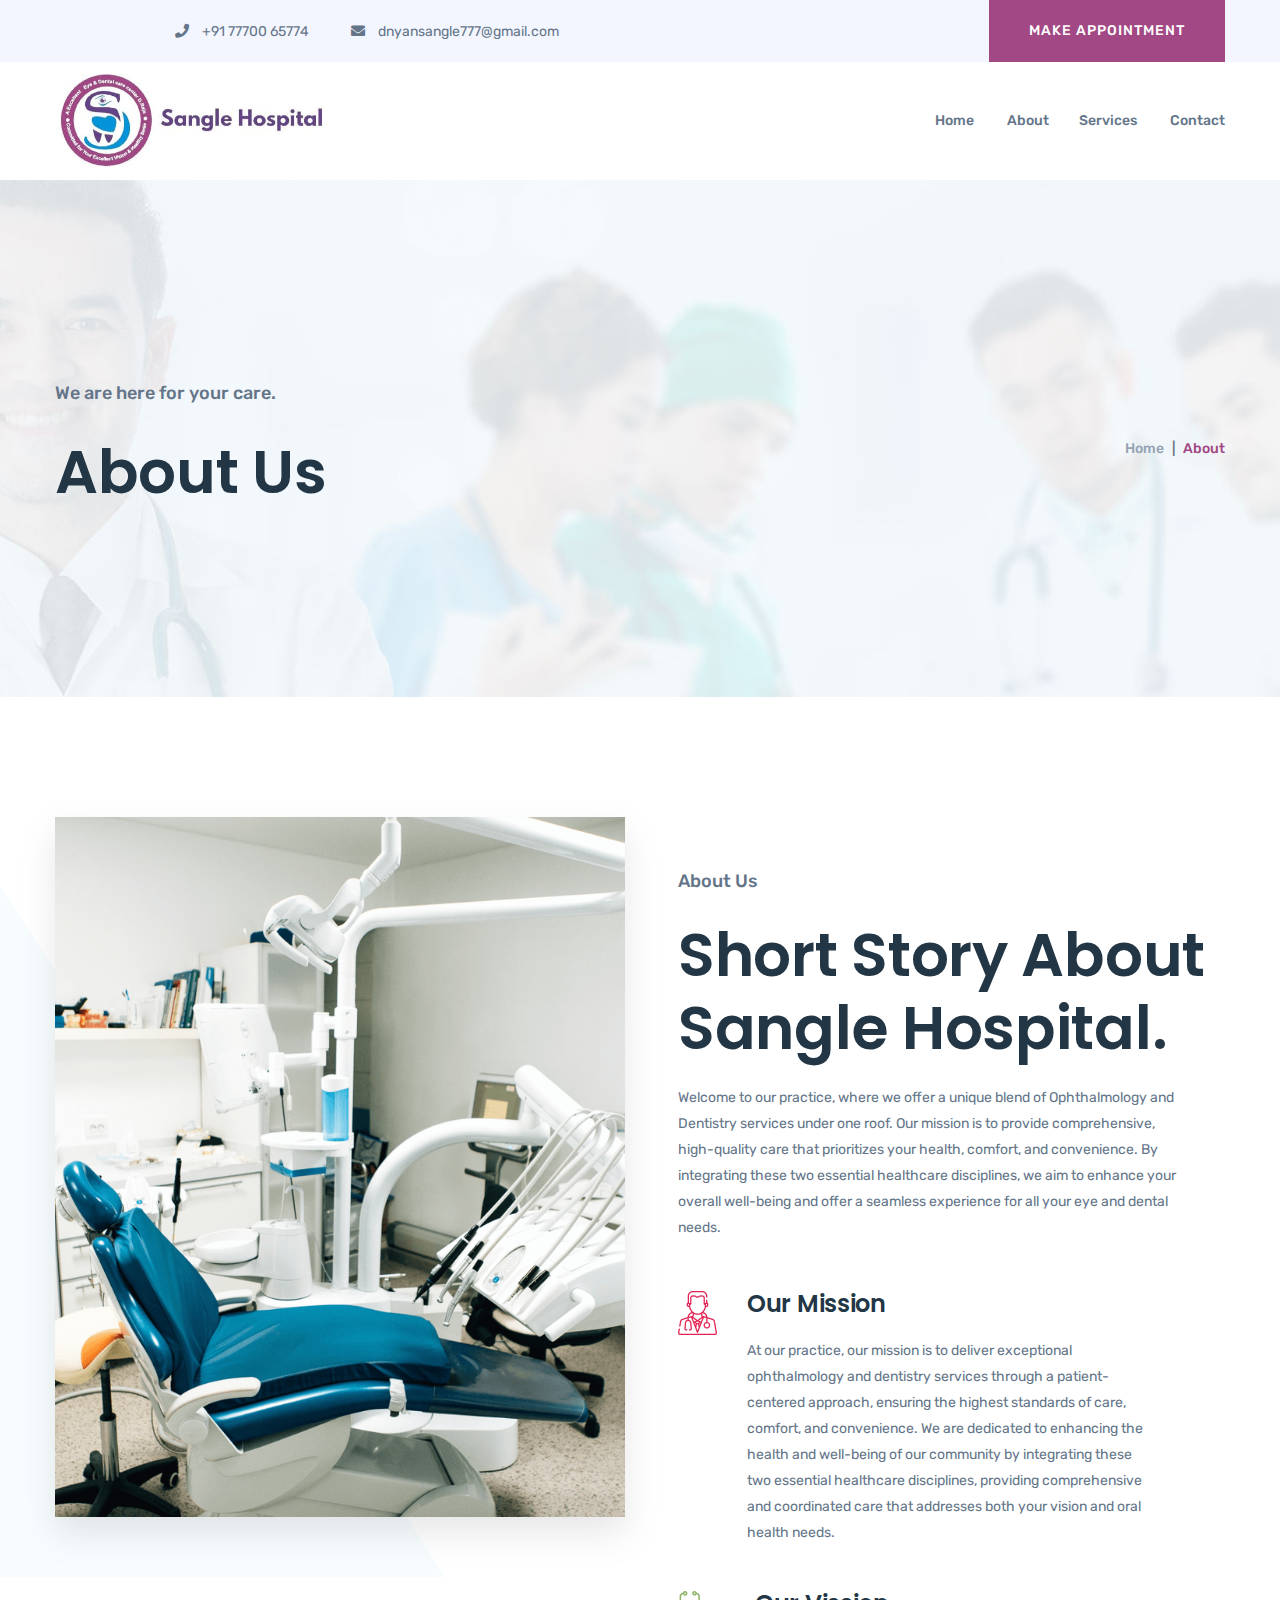
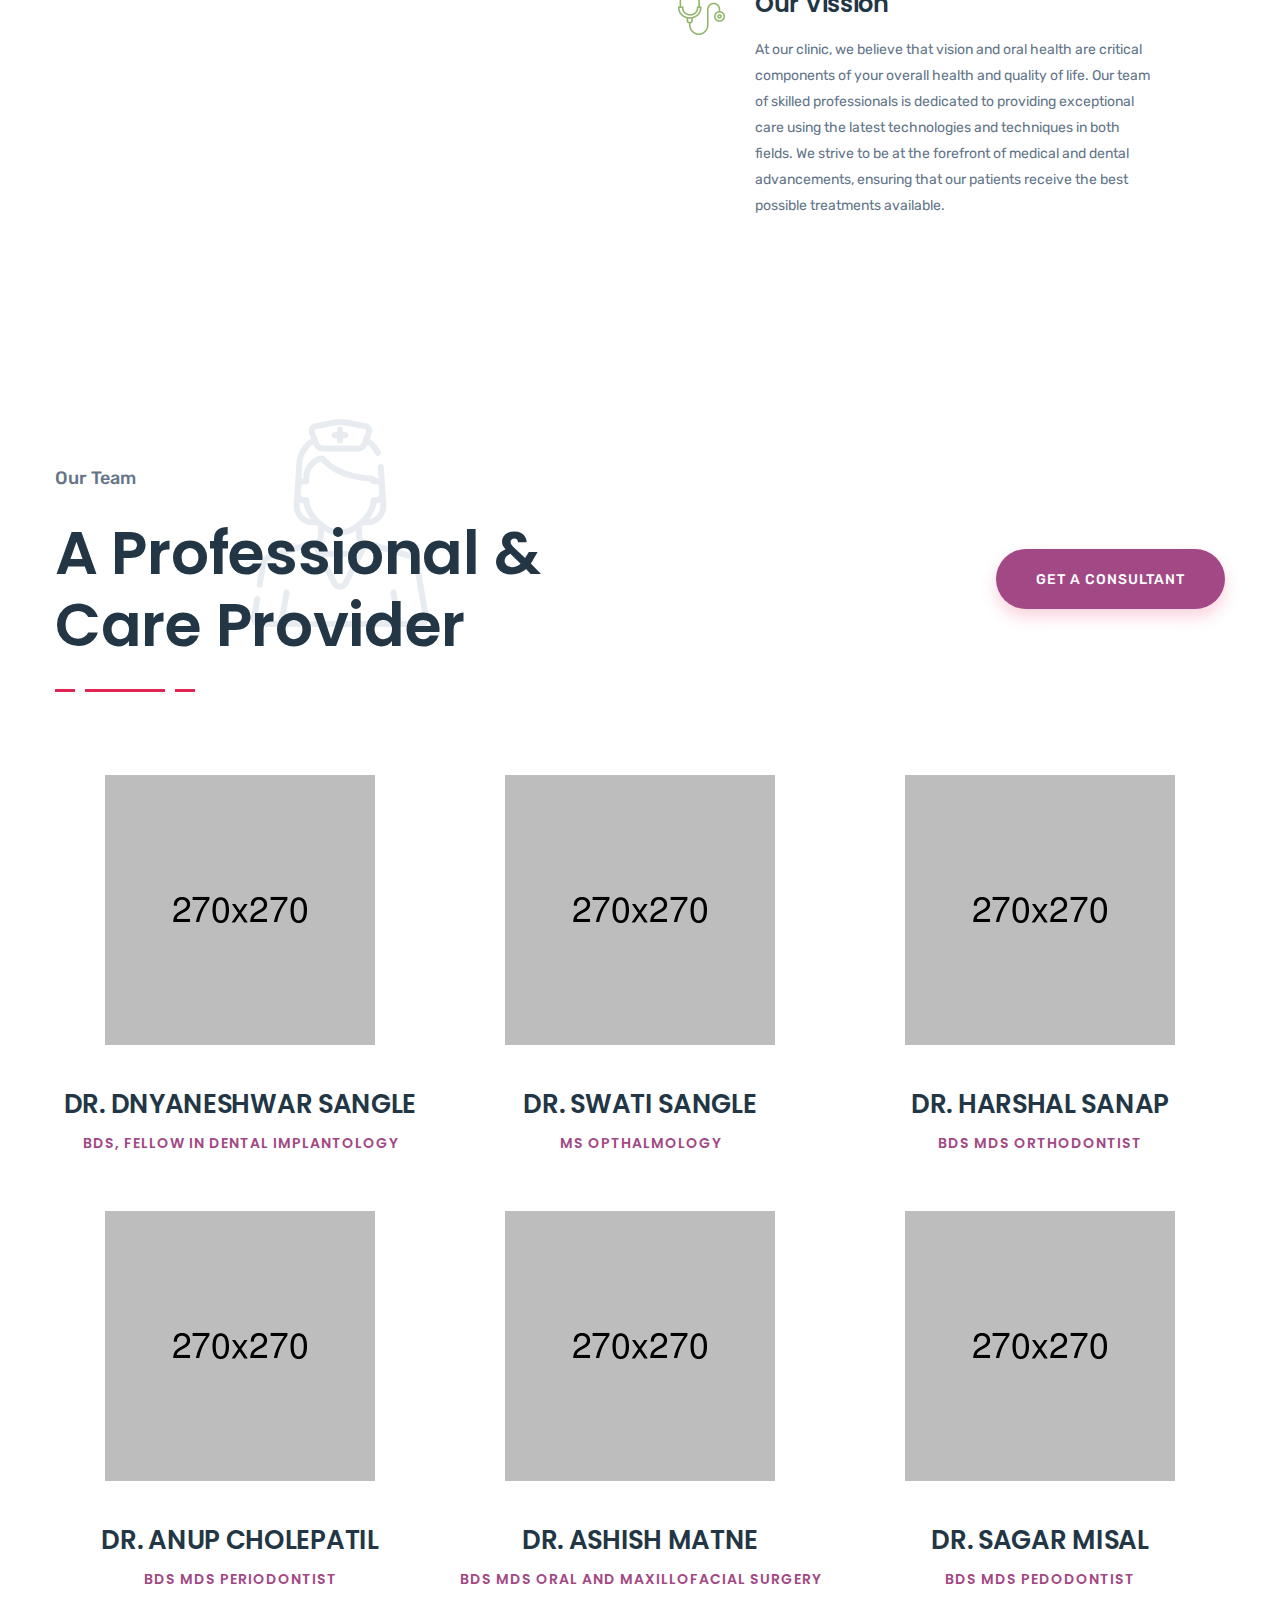
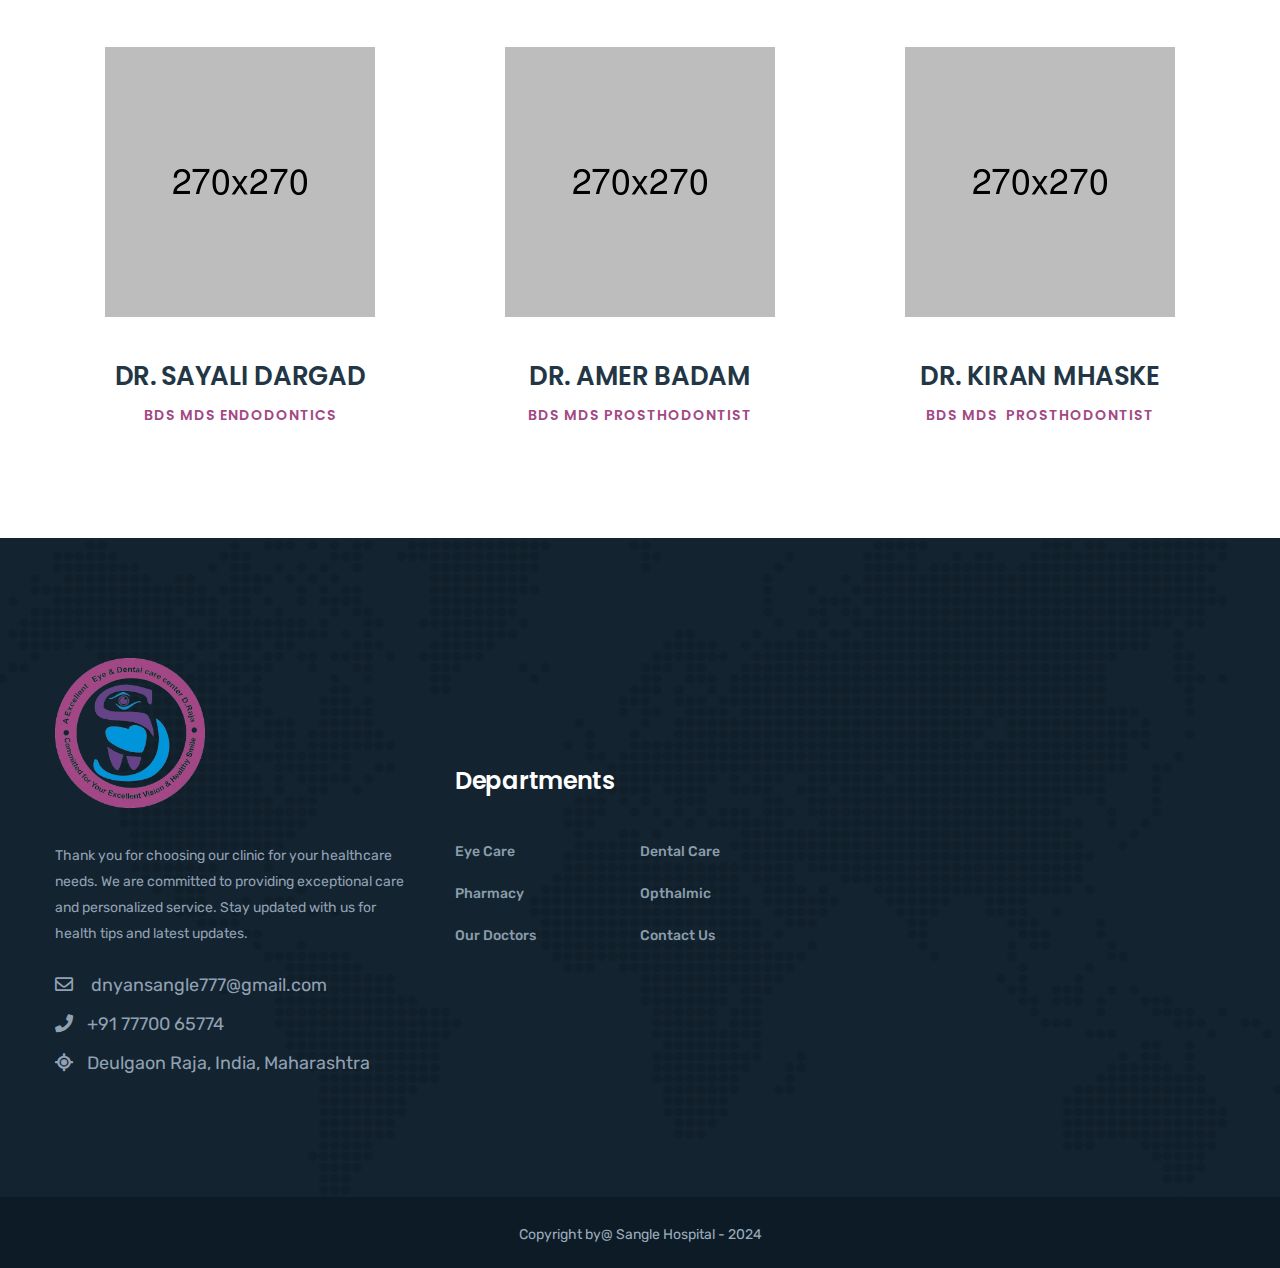
==== about.html @ 322eb5e3 "logo updated" ====
<!doctype html>
<html class="no-js" lang="zxx">

<head>
    <meta charset="utf-8">
    <meta http-equiv="x-ua-compatible" content="ie=edge">
    <title>Sangle Hospital | About </title>
    <meta name="description" content="">
    <meta name="viewport" content="width=device-width, initial-scale=1">

    <link rel="manifest" href="site.webmanifest">
    <link rel="shortcut icon" type="image/x-icon" href="img/faviconicon.jpg">
    <!-- Place favicon.png in the root directory -->

    <!-- CSS here -->
    <link rel="stylesheet" href="css/bootstrap.min.css">
    <link rel="stylesheet" href="css/owl.carousel.min.css">
    <link rel="stylesheet" href="css/animate.min.css">
    <link rel="stylesheet" href="css/nice-select.css">
    <link rel="stylesheet" href="css/magnific-popup.css">
    <link rel="stylesheet" href="css/all.min.css">
    <link rel="stylesheet" href="css/meanmenu.css">
    <link rel="stylesheet" href="css/slick.css">
    <link rel="stylesheet" href="css/default.css">
    <link rel="stylesheet" href="css/style.css">
    <link rel="stylesheet" href="css/responsive.css">
</head>

<body>

    <!-- header begin -->
    <header>
        <div class="top-bar d-none d-md-block">
            <div class="container">
                <div class="row d-flex align-items-center">
                    <div class="col-xl-6 offset-xl-1 col-lg-6 offset-lg-0 col-md-7 offset-md-1">
                        <div class="header-info">
                            <span><i class="fas fa-phone"></i> +91 77700 65774</span>
                            <span><i class="fas fa-envelope"></i>  dnyansangle777@gmail.com</span>
                        </div>
                    </div>
                    <div class="col-xl-5 col-lg-6 col-md-4">
                        <div class="header-top-right-btn f-right">
                            <a href="contact.html" class="btn">Make Appointment</a>
                        </div>
                    </div>
                </div>
            </div>
        </div>
        <!-- menu-area -->
        <div class="header-menu-area">
            <div class="container">
                <div class="row">
                    <div class="col-xl-3 col-lg-3 col-md-5 d-flex align-items-center">
                        <div class="logo logo-circle pos-rel" >
                            <a href="index.html"><img src="img/lpog.jpg" alt=""  style="height:100%;"></a>
                        </div>
                    </div>
                    <div class="col-xl-9 col-lg-9 col-md-9">
                        <!-- <div class="header-right f-right">
                            <div class="header-lang f-right pos-rel d-none d-lg-block">
                                <div class="lang-icon">
                                    <img src="img/icon/lang.png" alt="">
                                    <span>EN<i class="fas fa-angle-down"></i></span>
                                </div>
                                <ul class="header-lang-list">
                                    <li><a href="#">USA</a></li>
                                    <li><a href="#">UK</a></li>
                                    <li><a href="#">CA</a></li>
                                    <li><a href="#">AU</a></li>
                                </ul>
                            </div>
                            <div class="header-social-icons f-right d-none d-xl-block">
                                <ul>
                                    <li><a href="#"><i class="fab fa-facebook-f"></i></a></li>
                                    <li><a href="#"><i class="fab fa-behance"></i></a></li>
                                    <li><a href="#"><i class="fab fa-youtube"></i></a></li>
                                    <li><a href="#"><i class="fab fa-linkedin"></i></a></li>
                                    <li><a href="#"><i class="fab fa-pinterest"></i></a></li>
                                </ul>
                            </div>
                        </div> -->
                        <div class="header__menu f-right">
                            <nav id="mobile-menu">
                                <ul>
                                    <li><a href="index.html">Home</a>
                                    </li>
                                    <li><a href="about.html">About</a>
                                    <li><a href="services.html">Services</a>
                                    </li>
                                    </li>
                                    <li><a href="contact.html">Contact</a>
                                    </li>
                                    
                            </nav>
                        </div>
                    </div>
                    <div class="col-12">
                        <div class="mobile-menu"></div>
                    </div>
                </div>
            </div>
        </div>
    </header>
    <!-- header end -->

    <main>
        <!-- hero-area start -->
        <section class="breadcrumb-bg pt-200 pb-180" data-background="img/page/page-bg.jpg">
            <div class="container">
                <div class="row">
                    <div class="col-lg-9 col-md-9">
                        <div class="page-title">
                            <p class="small-text pb-15">We are here for your care.</p>
                            <h1>About Us</h1>
                        </div>
                    </div>
                    <div class="col-lg-3 col-md-3 d-flex justify-content-start justify-content-md-end align-items-center">
                        <div class="page-breadcumb">
                            <nav aria-label="breadcrumb">
                                <ol class="breadcrumb ">
                                    <li class="breadcrumb-item">
                                        <a href="index.html">Home</a>
                                    </li>
                                    <li class="breadcrumb-item active" aria-current="page">About</li>
                                </ol>
                            </nav>
                        </div>
                    </div>
                </div>
            </div>
        </section>
        <!-- hero-area end -->
        <!-- about-area start -->
        <section class="about-area pt-120 pb-90">
            <div class="container">
                <div class="row">
                    <div class="col-xl-6 col-lg-5">
                        <div class="about-left-side pos-rel mb-30">
                            <div class="about-front-img pos-rel">
                                <img src="img/about/illustrationn.png" alt="">
                               
                            </div>
                            <div class="about-shape">
                                <img src="img/about/about-shape.png" alt="">
                            </div>
                        </div>
                    </div>
                    <div class="col-xl-6 col-lg-7">
                        <div class="about-right-side pt-55 mb-30">
                            <div class="about-title mb-20">
                                <h5>About Us</h5>
                                <h1>Short Story About Sangle Hospital.</h1>
                            </div>
                            <div class="about-text mb-50">
                                <p>Welcome to our practice, where we offer a unique blend of Ophthalmology and Dentistry services under one roof. Our mission is to provide comprehensive, high-quality care that prioritizes your health, comfort, and convenience. By integrating these two essential healthcare disciplines, we aim to enhance your overall well-being and offer a seamless experience for all your eye and dental needs.</p>
                            </div>
                            <div class="our-destination">
                                <div class="single-item mb-30">
                                    <div class="mv-icon f-left">
                                        <img src="img/about/destination-icon-1.png" alt="">
                                    </div>
                                    <div class="mv-title fix">
                                        <h3>Our Mission</h3>
                                        <p>At our practice, our mission is to deliver exceptional ophthalmology and dentistry services through a patient-centered approach, ensuring the highest standards of care, comfort, and convenience. We are dedicated to enhancing the health and well-being of our community by integrating these two essential healthcare disciplines, providing comprehensive and coordinated care that addresses both your vision and oral health needs.</p>
                                    </div>
                                </div>
                                <div class="single-item">
                                    <div class="mv-icon f-left">
                                        <img src="img/about/destination-icon-2.png" alt="">
                                    </div>
                                    <div class="mv-title fix">
                                        <h3>Our Vission</h3>
                                        <p>At our clinic, we believe that vision and oral health are critical components of your overall health and quality of life. Our team of skilled professionals is dedicated to providing exceptional care using the latest technologies and techniques in both fields. We strive to be at the forefront of medical and dental advancements, ensuring that our patients receive the best possible treatments available.</p>
                                    </div>
                                </div>
                            </div>
                        </div>
                    </div>
                </div>
            </div>
        </section>
        <!-- about-area end -->
        <!-- Counter Section Satrt -->
        <!-- <section class="counter-wraper pt-120 pb-90 gray-bg">
            <div class="container">
                <div class="row">
                    <div class="col-lg-4 col-md-6">
                        <div class="single-couter mb-30">
                            <img src="img/counter/counter-icon-1.png" alt="">
                            <div class="counter-text-box">
                                <h1><span class="counter">358</span>+</h1>
                                <h3>Worldwide Branches</h3>
                                <p>Lorem ipsum dolor sit amet, consectetur adipisi cing elit, sed do eiusmod tempor incididunt
                                    ut labore et dolore magna aliqua.</p>
                            </div>
                        </div>
                    </div>
                    <div class="col-lg-4 col-md-6">
                        <div class="single-couter mb-30">
                            <img src="img/counter/counter-icon-2.png" alt="">
                            <div class="counter-text-box">
                                <h1><span class="counter">358</span>+</h1>
                                <h3>Hospital Formed</h3>
                                <p>Lorem ipsum dolor sit amet, consectetur adipisi cing elit, sed do eiusmod tempor incididunt
                                    ut labore et dolore magna aliqua.</p>
                            </div>
                        </div>
                    </div>
                    <div class="col-lg-4 col-md-6">
                        <div class="single-couter mb-30">
                            <img src="img/counter/counter-icon-3.png" alt="">
                            <div class="counter-text-box">
                                <h1><span class="counter">238</span>+</h1>
                                <h3>Local Partners</h3>
                                <p>Lorem ipsum dolor sit amet, consectetur adipisi cing elit, sed do eiusmod tempor incididunt
                                    ut labore et dolore magna aliqua.</p>
                            </div>
                        </div>
                    </div>
                </div>
            </div>
        </section> -->
        <!-- Counter Section end -->
        <!-- appoinment Section end -->
        <!-- <section class="appoinment-section pt-120 pb-120" data-background="img/bg/appointment.jpg">
            <div class="container">
                <div class="row">
                    <div class="col-lg-8">
                        <div class="appoinment-box white">
                            <div class="appoinment-content">
                                <span class="small-text">Our Approch</span>
                                <h1>If you are a patient seeking quality.</h1>
                                <p>Ut enim ad minim veniam, quis nostrud exercitation ullamco laboris nisi ut aliquip ex ea
                                    commodo consequat. Duis aute irure dolor in reprehenderit in voluptate velit esse cillum
                                    dolore eu fugiat nulla pariatur. Excepteur sint occaecat cupidatat.</p>
                                <ul class="professinals-list pt-30">
                                    <li>
                                        <i class="fa fa-check"></i>
                                        Ut enim ad minim veniam, quis nostrud exercit.
                                    </li>
                                    <li>
                                        <i class="fa fa-check"></i>
                                        Ut enim ad minim veniam, quis nostrud exercit.
                                    </li>
                                    <li>
                                        <i class="fa fa-check"></i>
                                        Ut enim ad minim veniam, quis nostrud exercit.
                                    </li>
                                    <li>
                                        <i class="fa fa-check"></i>
                                        Ut enim ad minim veniam, quis nostrud exercit.
                                    </li>
                                </ul>
                            </div>
                            <a href="#" class="btn mt-40">make appointment</a>
                        </div>
                    </div>
                </div>
            </div>
        </section> -->
        <!-- appoinment Section End -->
        <!-- team-area start -->
         <!-- team-area start -->
         <section class="team-area pt-115 pb-55" id="team">
            <div class="container">
                <div class="row">
                    <div class="col-xl-6 col-lg-7 col-md-10">
                        <div class="section-title pos-rel mb-75">
                            <div class="section-icon">
                                <img class="section-back-icon back-icon-left" src="img/section/section-back-icon.png" alt="">
                            </div>
                            <div class="section-text pos-rel">
                                <h5>Our Team</h5>
                                <h1>A Professional & Care Provider</h1>
                            </div>
                            <div class="section-line pos-rel">
                                <img src="img/shape/section-title-line.png" alt="">
                            </div>
                        </div>
                    </div>
                    <div class="col-xl-6 col-lg-5">
                        <div class="section-button text-right d-none d-lg-block pt-80">
                            <a data-animation="fadeInLeft" data-delay=".6s" href="contact.html" class="btn btn-icon ml-0">GET A CONSULTANT</a>
                        </div>
                    </div>
                </div>
                <div class="row">
                    <div class="col-xl-4 col-lg-4 col-md-6">
                        <div class="team-box text-center mb-60">
                            <div class="team-thumb mb-45 pos-rel">
                                <img src="img/team/member1.png" alt="">
                                
                            </div>
                            <div class="team-content">
                                <h3>DR. DNYANESHWAR SANGLE 
                                </h3>
                                <h6>BDS, FELLOW IN DENTAL IMPLANTOLOGY</h6>
                            </div>
                        </div>
                    </div>
                    <div class="col-xl-4 col-lg-4 col-md-6">
                        <div class="team-box text-center mb-60">
                            <div class="team-thumb mb-45 pos-rel">
                                <img src="img/team/member2.png" alt="">
                                
                            </div>
                            <div class="team-content">
                                <h3>
                                    DR. SWATI SANGLE 
                                    </h3>
                                <h6>MS OPTHALMOLOGY
                                </h6>
                            </div>
                        </div>
                    </div>
                    <div class="col-xl-4 col-lg-4 col-md-6">
                        <div class="team-box text-center mb-60">
                            <div class="team-thumb mb-45 pos-rel">
                                <img src="img/team/member3.png" alt="">
                                
                            </div>
                            <div class="team-content">
                                <h3>DR. HARSHAL SANAP
                                </h3>
                                <h6>BDS MDS ORTHODONTIST
                                </h6>
                            </div>
                        </div>
                    </div>
                    <div class="col-xl-4 col-lg-4 col-md-6">
                        <div class="team-box text-center mb-60">
                            <div class="team-thumb mb-45 pos-rel">
                                <img src="img/team/member4.png" alt="">
                                
                            </div>
                            <div class="team-content">
                                <h3>DR. ANUP CHOLEPATIL 
                                </h3>
                                <h6>BDS MDS PERIODONTIST </h6>
                            </div>
                        </div>
                    </div>
                    <div class="col-xl-4 col-lg-4 col-md-6">
                        <div class="team-box text-center mb-60">
                            <div class="team-thumb mb-45 pos-rel">
                                <img src="img/team/member5.png" alt="">
                                
                            </div>
                            <div class="team-content">
                                <h3>
                                    DR. ASHISH MATNE 
                                    </h3>
                                <h6>BDS MDS 
                                    ORAL AND MAXILLOFACIAL SURGERY
                                    </h6>
                            </div>
                        </div>
                    </div>
                    <div class="col-xl-4 col-lg-4 col-md-6">
                        <div class="team-box text-center mb-60">
                            <div class="team-thumb mb-45 pos-rel">
                                <img src="img/team/member6.png" alt="">
                                
                            </div>
                            <div class="team-content">
                                <h3>DR. SAGAR MISAL
                                </h3>
                                <h6>BDS MDS PEDODONTIST
                                </h6>
                            </div>
                        </div>
                    </div>
                    <div class="col-xl-4 col-lg-4 col-md-6">
                        <div class="team-box text-center mb-60">
                            <div class="team-thumb mb-45 pos-rel">
                                <img src="img/team/member6.png" alt="">
                                
                            </div>
                            <div class="team-content">
                                <h3>DR. SAYALI DARGAD 

                                </h3>
                                <h6>BDS MDS
                                    ENDODONTICS 
                                    
                                </h6>
                            </div>
                        </div>
                    </div>
                    <div class="col-xl-4 col-lg-4 col-md-6">
                        <div class="team-box text-center mb-60">
                            <div class="team-thumb mb-45 pos-rel">
                                <img src="img/team/member6.png" alt="">
                                
                            </div>
                            <div class="team-content">
                                <h3>DR. AMER BADAM 

                                </h3>
                                <h6>BDS MDS PROSTHODONTIST 

                                </h6>
                            </div>
                        </div>
                    </div>
                    <div class="col-xl-4 col-lg-4 col-md-6">
                        <div class="team-box text-center mb-60">
                            <div class="team-thumb mb-45 pos-rel">
                                <img src="img/team/member6.png" alt="">
                                
                            </div>
                            <div class="team-content">
                                <h3>
                                    DR. KIRAN MHASKE
                                    
                                </h3>
                                <h6>BDS MDS 
                                    PROSTHODONTIST
                                </h6>
                            </div>
                        </div>
                    </div>
                </div>
            </div>
        </section>
        <!-- team-area end -->
        <!-- team-area end -->
      
        <!-- testimonials-area start -->
        <!-- <div class="testimonials-area pt-115 pb-120">
            <div class="container">
                <div class="row">
                    <div class="col-xl-6 offset-xl-3 col-lg-8 offset-lg-2 col-md-10 offset-md-1">
                        <div class="section-title text-center pos-rel mb-40">
                            <div class="section-icon">
                                <img class="section-back-icon" src="img/section/section-back-icon.png" alt="">
                            </div>
                            <div class="section-text pos-rel">
                                <h5>Testimonials</h5>
                                <h1>Our Clients Says About Us</h1>
                            </div>
                            <div class="section-line pos-rel">
                                <img src="img/shape/section-title-line.png" alt="">
                            </div>
                        </div>
                    </div>
                </div>
                <div class="single-testi">
                    <div class="row">
                        <div class="col-xl-10 offset-xl-1 col-lg-12 col-md-12">
                            <div class="testi-box text-center pos-rel">
                                <div class="testi-content pos-rel">
                                    <div class="testi-bg-icon">
                                        <img src="img/testimonials/testi-box-bg.png" alt="">
                                    </div>
                                    <div class="testi-quato-icon">
                                        <img src="img/testimonials/testi-quato-icon.png" alt="">
                                    </div>
                                    <div class="text-text-boxx">
                                        <p>Excepteur sint occaecat cupidatat non proident, sunt in culpa qui officia deserunt mollit anim id est laborum. Sed
                                            ut
                                            perspiciatis unde omnis iste natus error sit voluptatem. accusantium
                                            doloremque laudantium, totam rem aperiam.</p>
                                    </div>
                                    <span></span>
                                </div>
                                <div class="testi-author">
                                    <h2 class="testi-author-title">Rosalina D. Williamson</h2>
                                    <span class="testi-author-desination">founder, uithemes</span>
                                </div>
                                <div class="test-author-icon">
                                    <img src="img/testimonials/testi-author-icon.png" alt="">
                                </div>
                            </div>
                        </div>
                    </div>
                </div>
            </div>
        </div> -->
        <!-- testimonials-area end -->
       
    </main>

    <!-- footer start -->
    <footer>
        <div class="footer-top primary-bg footer-map pos-rel pt-120 pb-80">
            <div class="container">
                <div class="row align-items-center">
                    <div class="col-xl-4 col-lg-6 col-md-6">
                        <div class="footer-contact-info footer-contact-info-3 mb-40">
                            <div class="footer-logo mb-35">
                                <a href="#"><img src="img/logo/logo-removebg-preview.png" alt="" style="height: 150px;"></a>
                            </div>
                            <div class="footer-contact-content mb-25">
                                <p>Thank you for choosing our clinic for your healthcare needs. We are committed to providing exceptional care and personalized service. Stay updated with us for health tips and latest updates.</p>
                            </div>
                            <div class="footer-emailing">
                                <ul>
                                    <li><i class="far fa-envelope"></i>
                                        dnyansangle777@gmail.com</li>
                                    <li><i class="fas fa-phone"></i>+91 77700 65774</li>
                                    <li><i class="fa fa-location"></i>Deulgaon Raja, India, Maharashtra</li>
                                </ul>
                            </div>
                        </div>
                    </div>
                    <div class="col-xl-4 col-lg-6 col-md-6">
                        <div class="footer-widget mb-40">
                            <div class="footer-title">
                                <h3>Departments</h3>
                            </div>
                            <div class="footer-menu footer-menu-2">
                                <ul>
                                    <li><a href="services-details.html">Eye Care</a></li>
                                    <li><a href="services-details-2.html">Dental Care</a></li>
                                    <li><a href="services-details-3.html">Pharmacy</a></li>
                                    <li><a href="services-details-4.html">Opthalmic</a></li>
                                    <li><a href="about.html#team">Our Doctors</a></li>
                                    <li><a href="contact.html">Contact Us</a></li>
                                    
                                </ul>
                            </div>
                        </div>
                    </div>
                   
                </div>
            </div>
        </div>
        <div class="footer-bottom pt-25 pb-20">
            <div class="container">
                <div class="row">
                    <div class="col-xl-12">
                        <div class="footer-copyright footer-copyright-3 text-center">
                            <p>Copyright by@ Sangle Hospital  - 2024</p>
                        </div>
                    </div>
                </div>
            </div>
        </div>
    </footer>
    <!-- footer end -->

    <!-- JS here -->
    <script src="js/vendor/modernizr-3.5.0.min.js"></script>
    <script src="js/vendor/jquery-1.12.4.min.js"></script>
    <script src="js/popper.min.js"></script>
    <script src="js/bootstrap.min.js"></script>
    <script src="js/owl.carousel.min.js"></script>
    <script src="js/isotope.pkgd.min.js"></script>
    <script src="js/one-page-nav-min.js"></script>
    <script src="js/slick.min.js"></script>
    <script src="js/ajax-form.js"></script>
    <script src="js/wow.min.js"></script>
    <script src="js/jquery.nice-select.min.js"></script>
    <script src="js/jquery.scrollUp.min.js"></script>
    <script src="js/jquery.meanmenu.min.js"></script>
    <script src="js/jquery.counterup.min.js"></script>
    <script src="js/waypoints.min.js"></script>
    <script src="js/imagesloaded.pkgd.min.js"></script>
    <script src="js/jquery.magnific-popup.min.js"></script>
    <script src="js/plugins.js"></script>
    <script src="js/main.js"></script>
</body>

</html>
---- css/nice-select.css ----
.nice-select {
  -webkit-tap-highlight-color: transparent;
  background-color: #fff;
  border-radius: 5px;
  border: solid 1px #e8e8e8;
  box-sizing: border-box;
  clear: both;
  cursor: pointer;
  display: block;
  float: left;
  font-family: inherit;
  font-size: 14px;
  font-weight: normal;
  height: 42px;
  line-height: 40px;
  outline: none;
  padding-left: 18px;
  padding-right: 30px;
  position: relative;
  text-align: left !important;
  -webkit-transition: all 0.2s ease-in-out;
  transition: all 0.2s ease-in-out;
  -webkit-user-select: none;
     -moz-user-select: none;
      -ms-user-select: none;
          user-select: none;
  white-space: nowrap;
  width: auto; }
  .nice-select:hover {
    border-color: #dbdbdb; }
  .nice-select:active, .nice-select.open, .nice-select:focus {
    border-color: #999; }
  .nice-select:after {
    border-bottom: 2px solid #999;
    border-right: 2px solid #999;
    content: '';
    display: block;
    height: 5px;
    margin-top: -4px;
    pointer-events: none;
    position: absolute;
    right: 12px;
    top: 50%;
    -webkit-transform-origin: 66% 66%;
        -ms-transform-origin: 66% 66%;
            transform-origin: 66% 66%;
    -webkit-transform: rotate(45deg);
        -ms-transform: rotate(45deg);
            transform: rotate(45deg);
    -webkit-transition: all 0.15s ease-in-out;
    transition: all 0.15s ease-in-out;
    width: 5px; }
  .nice-select.open:after {
    -webkit-transform: rotate(-135deg);
        -ms-transform: rotate(-135deg);
            transform: rotate(-135deg); }
  .nice-select.open .list {
    opacity: 1;
    pointer-events: auto;
    -webkit-transform: scale(1) translateY(0);
        -ms-transform: scale(1) translateY(0);
            transform: scale(1) translateY(0); }
  .nice-select.disabled {
    border-color: #ededed;
    color: #999;
    pointer-events: none; }
    .nice-select.disabled:after {
      border-color: #cccccc; }
  .nice-select.wide {
    width: 100%; }
    .nice-select.wide .list {
      left: 0 !important;
      right: 0 !important; }
  .nice-select.right {
    float: right; }
    .nice-select.right .list {
      left: auto;
      right: 0; }
  .nice-select.small {
    font-size: 12px;
    height: 36px;
    line-height: 34px; }
    .nice-select.small:after {
      height: 4px;
      width: 4px; }
    .nice-select.small .option {
      line-height: 34px;
      min-height: 34px; }
  .nice-select .list {
    background-color: #fff;
    border-radius: 5px;
    box-shadow: 0 0 0 1px rgba(68, 68, 68, 0.11);
    box-sizing: border-box;
    margin-top: 4px;
    opacity: 0;
    overflow: hidden;
    padding: 0;
    pointer-events: none;
    position: absolute;
    top: 100%;
    left: 0;
    -webkit-transform-origin: 50% 0;
        -ms-transform-origin: 50% 0;
            transform-origin: 50% 0;
    -webkit-transform: scale(0.75) translateY(-21px);
        -ms-transform: scale(0.75) translateY(-21px);
            transform: scale(0.75) translateY(-21px);
    -webkit-transition: all 0.2s cubic-bezier(0.5, 0, 0, 1.25), opacity 0.15s ease-out;
    transition: all 0.2s cubic-bezier(0.5, 0, 0, 1.25), opacity 0.15s ease-out;
    z-index: 9; }
    .nice-select .list:hover .option:not(:hover) {
      background-color: transparent !important; }
  .nice-select .option {
    cursor: pointer;
    font-weight: 400;
    line-height: 40px;
    list-style: none;
    min-height: 40px;
    outline: none;
    padding-left: 18px;
    padding-right: 29px;
    text-align: left;
    -webkit-transition: all 0.2s;
    transition: all 0.2s; }
    .nice-select .option:hover, .nice-select .option.focus, .nice-select .option.selected.focus {
      background-color: #f6f6f6; }
    .nice-select .option.selected {
      font-weight: bold; }
    .nice-select .option.disabled {
      background-color: transparent;
      color: #999;
      cursor: default; }

.no-csspointerevents .nice-select .list {
  display: none; }

.no-csspointerevents .nice-select.open .list {
  display: block; }
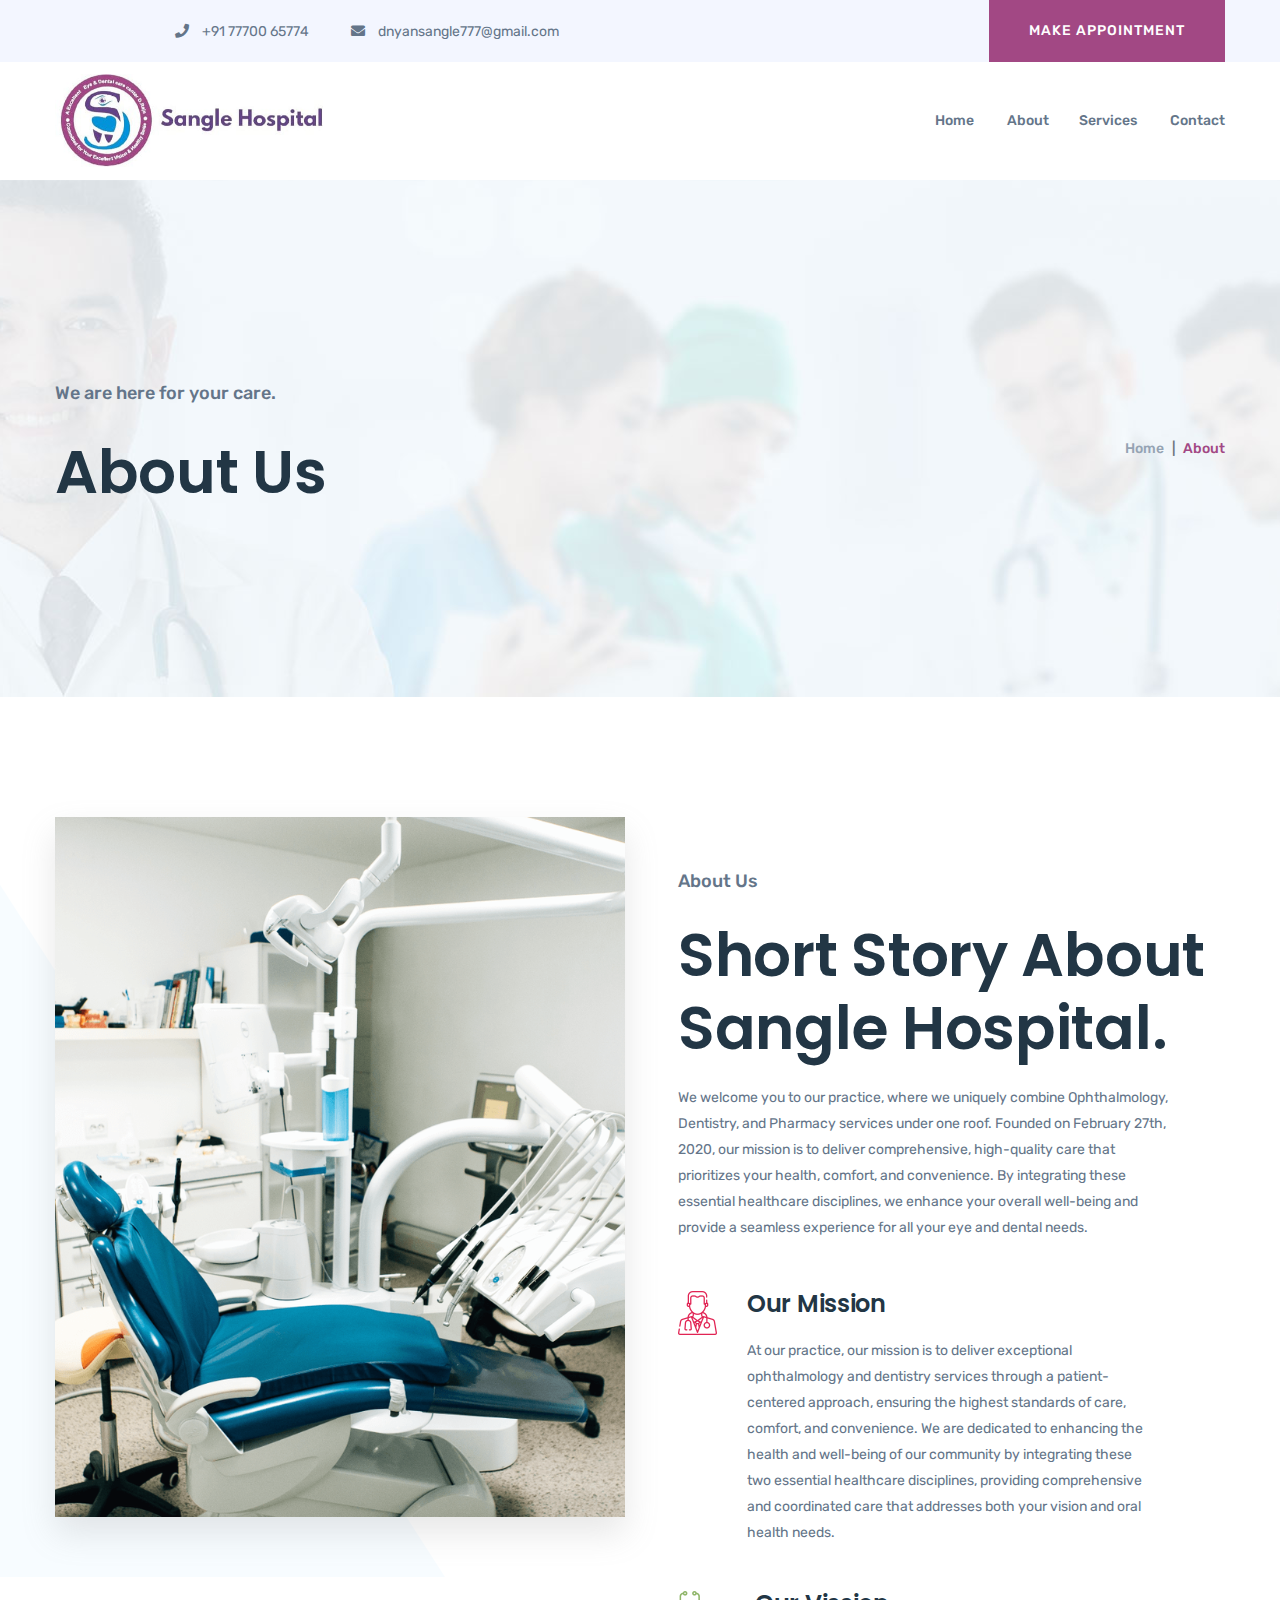
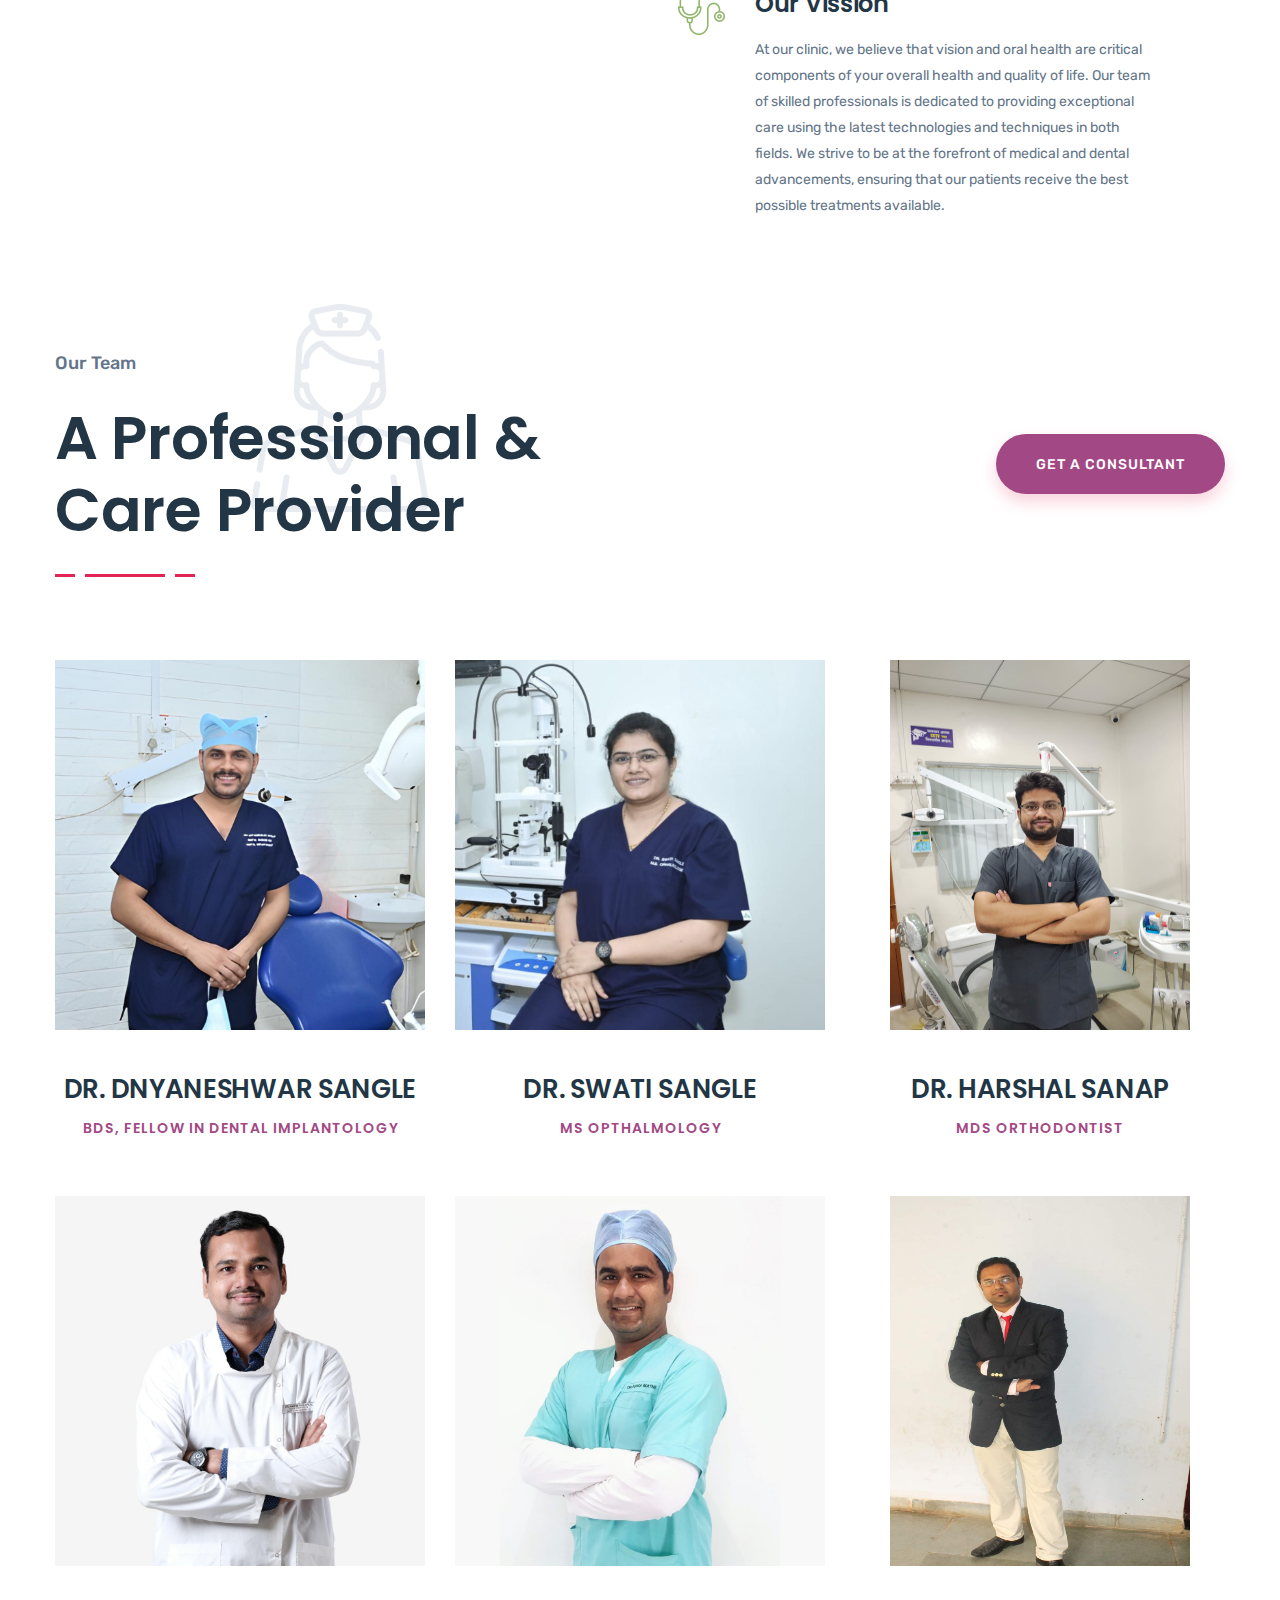
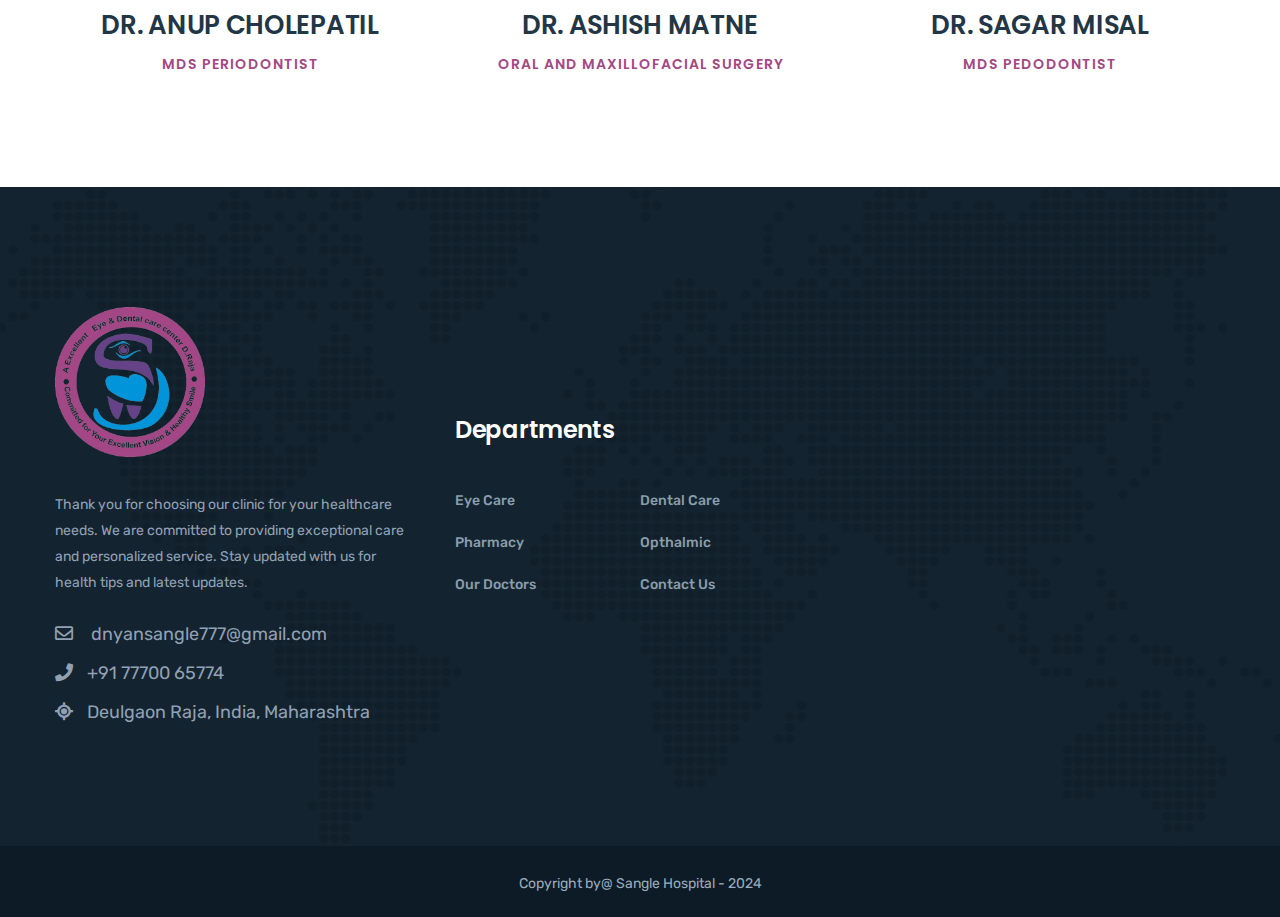
==== commit 7b8735f2: "content change in home and services page" ====
--- a/about.html
+++ b/about.html
@@ -153,7 +153,7 @@
                                 <h1>Short Story About Sangle Hospital.</h1>
                             </div>
                             <div class="about-text mb-50">
-                                <p>Welcome to our practice, where we offer a unique blend of Ophthalmology and Dentistry services under one roof. Our mission is to provide comprehensive, high-quality care that prioritizes your health, comfort, and convenience. By integrating these two essential healthcare disciplines, we aim to enhance your overall well-being and offer a seamless experience for all your eye and dental needs.</p>
+                                <p>We welcome you to our practice, where we uniquely combine Ophthalmology, Dentistry, and Pharmacy services under one roof. Founded on February 27th, 2020, our mission is to deliver comprehensive, high-quality care that prioritizes your health, comfort, and convenience. By integrating these essential healthcare disciplines, we enhance your overall well-being and provide a seamless experience for all your eye and dental needs.</p>
                             </div>
                             <div class="our-destination">
                                 <div class="single-item mb-30">
@@ -262,7 +262,7 @@
         <!-- appoinment Section End -->
         <!-- team-area start -->
          <!-- team-area start -->
-         <section class="team-area pt-115 pb-55" id="team">
+         <section class="team-area pt-115 pb-55">
             <div class="container">
                 <div class="row">
                     <div class="col-xl-6 col-lg-7 col-md-10">
@@ -280,7 +280,7 @@
                         </div>
                     </div>
                     <div class="col-xl-6 col-lg-5">
-                        <div class="section-button text-right d-none d-lg-block pt-80">
+                        <div class="section-button text-right d-none d-lg-block pt-80" >
                             <a data-animation="fadeInLeft" data-delay=".6s" href="contact.html" class="btn btn-icon ml-0">GET A CONSULTANT</a>
                         </div>
                     </div>
@@ -289,8 +289,7 @@
                     <div class="col-xl-4 col-lg-4 col-md-6">
                         <div class="team-box text-center mb-60">
                             <div class="team-thumb mb-45 pos-rel">
-                                <img src="img/team/member1.png" alt="">
-                                
+                                <img src="img/team/dr-5.jpg" alt="">
                             </div>
                             <div class="team-content">
                                 <h3>DR. DNYANESHWAR SANGLE 
@@ -302,8 +301,8 @@
                     <div class="col-xl-4 col-lg-4 col-md-6">
                         <div class="team-box text-center mb-60">
                             <div class="team-thumb mb-45 pos-rel">
-                                <img src="img/team/member2.png" alt="">
-                                
+                                <img src="img/team/dr-4.jpg" alt="">
+                               
                             </div>
                             <div class="team-content">
                                 <h3>
@@ -314,16 +313,16 @@
                             </div>
                         </div>
                     </div>
-                    <div class="col-xl-4 col-lg-4 col-md-6">
-                        <div class="team-box text-center mb-60">
-                            <div class="team-thumb mb-45 pos-rel">
-                                <img src="img/team/member3.png" alt="">
-                                
+                    <div class="col-xl-4 col-lg-4 col-md-6" >
+                        <div class="team-box text-center mb-60">
+                            <div class="team-thumb mb-45 pos-rel" >
+                                <img src="img/team/de-3.jpg" alt="" style="height: 370px; width: 300px;">
+                               
                             </div>
                             <div class="team-content">
                                 <h3>DR. HARSHAL SANAP
                                 </h3>
-                                <h6>BDS MDS ORTHODONTIST
+                                <h6> MDS ORTHODONTIST
                                 </h6>
                             </div>
                         </div>
@@ -331,27 +330,27 @@
                     <div class="col-xl-4 col-lg-4 col-md-6">
                         <div class="team-box text-center mb-60">
                             <div class="team-thumb mb-45 pos-rel">
-                                <img src="img/team/member4.png" alt="">
-                                
+                                <img src="img/team/dr-6.jpg" alt="">
+                               
                             </div>
                             <div class="team-content">
                                 <h3>DR. ANUP CHOLEPATIL 
                                 </h3>
-                                <h6>BDS MDS PERIODONTIST </h6>
-                            </div>
-                        </div>
-                    </div>
-                    <div class="col-xl-4 col-lg-4 col-md-6">
-                        <div class="team-box text-center mb-60">
-                            <div class="team-thumb mb-45 pos-rel">
-                                <img src="img/team/member5.png" alt="">
-                                
+                                <h6> MDS PERIODONTIST </h6>
+                            </div>
+                        </div>
+                    </div>
+                    <div class="col-xl-4 col-lg-4 col-md-6">
+                        <div class="team-box text-center mb-60">
+                            <div class="team-thumb mb-45 pos-rel">
+                                <img src="img/team/dr-1.jpg" alt="">
+                               
                             </div>
                             <div class="team-content">
                                 <h3>
                                     DR. ASHISH MATNE 
                                     </h3>
-                                <h6>BDS MDS 
+                                <h6> 
                                     ORAL AND MAXILLOFACIAL SURGERY
                                     </h6>
                             </div>
@@ -360,22 +359,22 @@
                     <div class="col-xl-4 col-lg-4 col-md-6">
                         <div class="team-box text-center mb-60">
                             <div class="team-thumb mb-45 pos-rel">
+                                <img src="img/team/de-2.jpg" alt="" style="height: 370px; width: 300px;">
+                               
+                            </div>
+                            <div class="team-content">
+                                <h3>DR. SAGAR MISAL
+                                </h3>
+                                <h6> MDS PEDODONTIST
+                                </h6>
+                            </div>
+                        </div>
+                    </div>
+                    <!-- <div class="col-xl-4 col-lg-4 col-md-6">
+                        <div class="team-box text-center mb-60">
+                            <div class="team-thumb mb-45 pos-rel">
                                 <img src="img/team/member6.png" alt="">
-                                
-                            </div>
-                            <div class="team-content">
-                                <h3>DR. SAGAR MISAL
-                                </h3>
-                                <h6>BDS MDS PEDODONTIST
-                                </h6>
-                            </div>
-                        </div>
-                    </div>
-                    <div class="col-xl-4 col-lg-4 col-md-6">
-                        <div class="team-box text-center mb-60">
-                            <div class="team-thumb mb-45 pos-rel">
-                                <img src="img/team/member6.png" alt="">
-                                
+                               
                             </div>
                             <div class="team-content">
                                 <h3>DR. SAYALI DARGAD 
@@ -392,7 +391,7 @@
                         <div class="team-box text-center mb-60">
                             <div class="team-thumb mb-45 pos-rel">
                                 <img src="img/team/member6.png" alt="">
-                                
+                               
                             </div>
                             <div class="team-content">
                                 <h3>DR. AMER BADAM 
@@ -408,7 +407,7 @@
                         <div class="team-box text-center mb-60">
                             <div class="team-thumb mb-45 pos-rel">
                                 <img src="img/team/member6.png" alt="">
-                                
+                               
                             </div>
                             <div class="team-content">
                                 <h3>
@@ -420,7 +419,7 @@
                                 </h6>
                             </div>
                         </div>
-                    </div>
+                    </div> -->
                 </div>
             </div>
         </section>
@@ -561,6 +560,10 @@
     <script src="js/jquery.magnific-popup.min.js"></script>
     <script src="js/plugins.js"></script>
     <script src="js/main.js"></script>
+    <script src="https://unpkg.com/aos@2.3.1/dist/aos.js"></script>
+    <script>
+        AOS.init();
+      </script>
 </body>
 
 </html>
--- a/css/default.css
+++ b/css/default.css
@@ -410,9 +410,6 @@
     padding-top: 110px;
 }
 
-.pt-115 {
-    padding-top: 115px;
-}
 
 .pt-120 {
     padding-top: 120px;
--- a/css/style.css
+++ b/css/style.css
@@ -81,6 +81,7 @@
 /* 1. Theme default css */
 
 @import url('https://fonts.googleapis.com/css?family=Poppins:200,300,400,500,600,700|Rubik:400,500,700');
+@import url('https://unpkg.com/aos@2.3.1/dist/aos.css');
 
 body {
 
@@ -11652,7 +11653,7 @@
 
 /* fact end */
 
-@keyframes spin {
+@keyframes fadeUp {
     from {
         transform:rotate(0deg);
     }
@@ -11662,8 +11663,9 @@
 }
 
 .service-thumb {
-	animation-name: spin;
-	  animation-duration: 5000ms;
-	  animation-iteration-count: 1;
+	animation-name: fadeUp;
+	  animation-duration: 1500ms;
+	  animation-iteration-count: 2;
 	  animation-timing-function:linear;
 }
+ 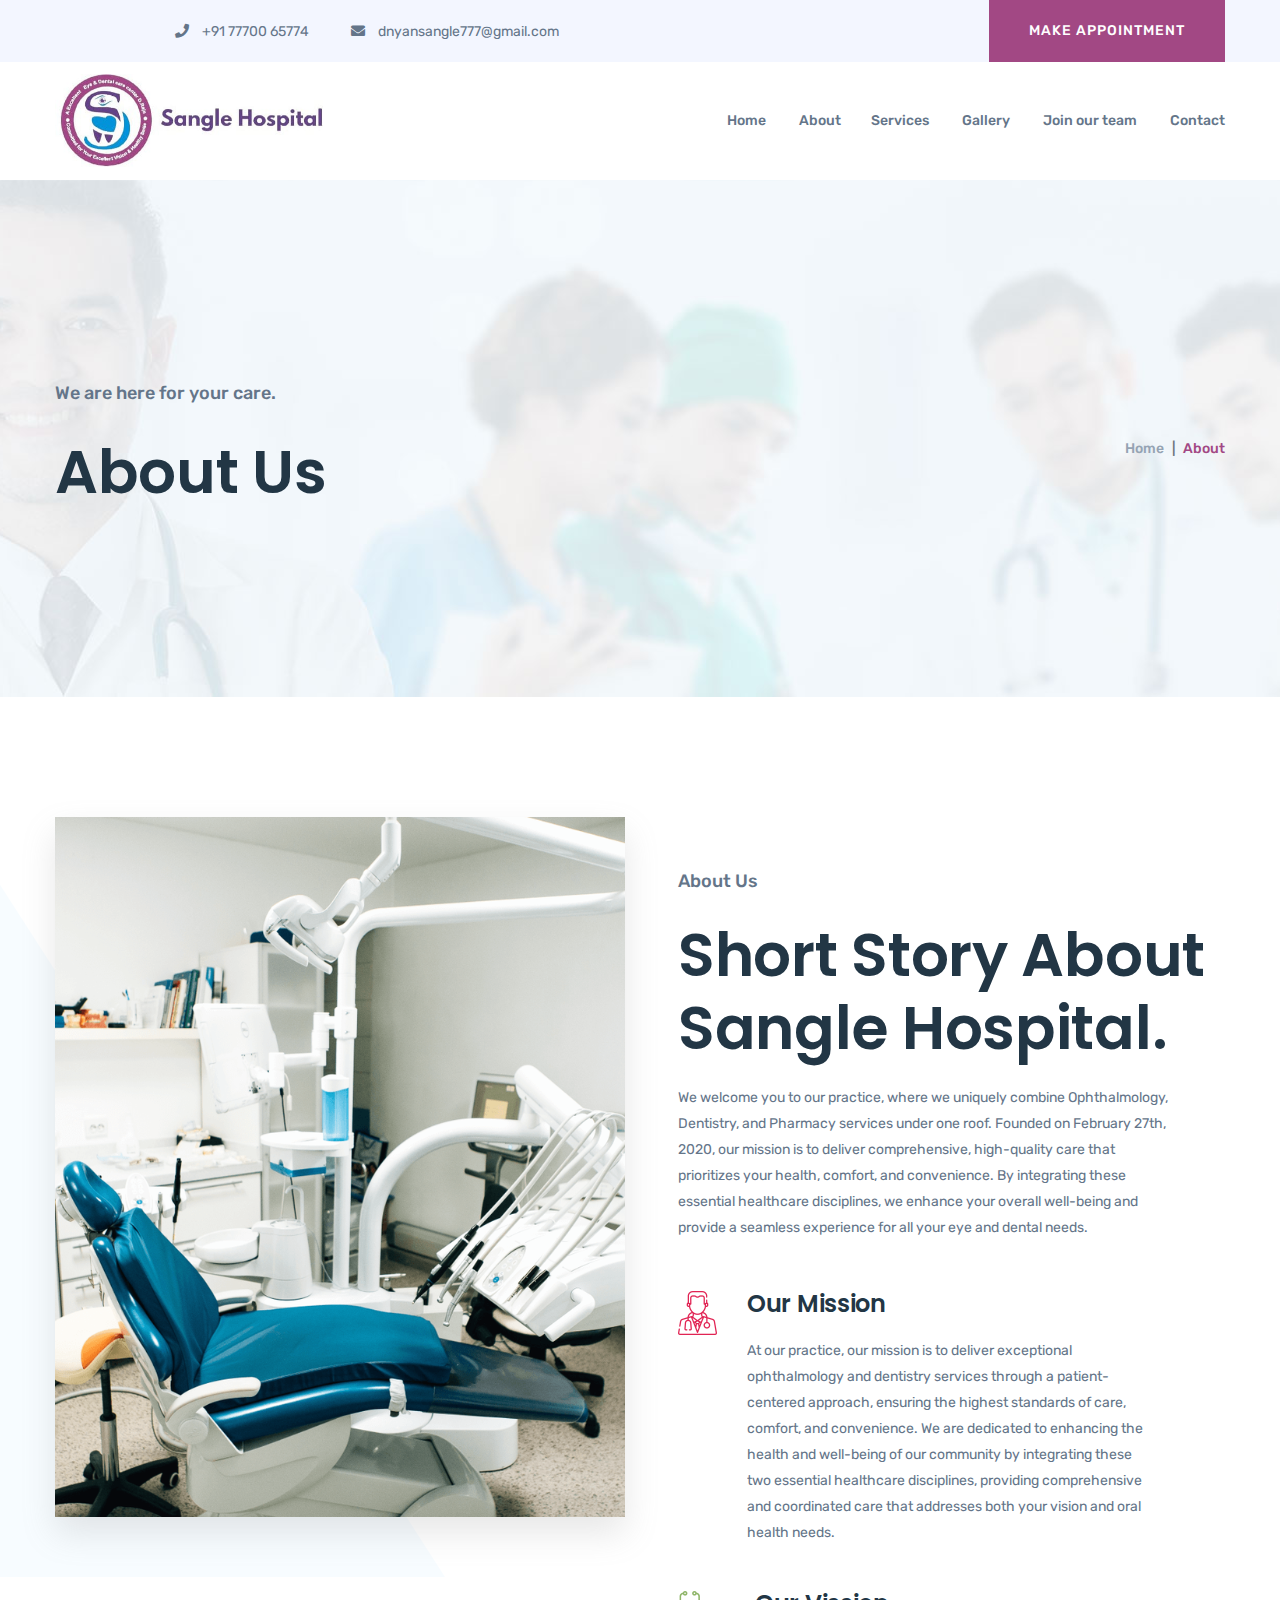
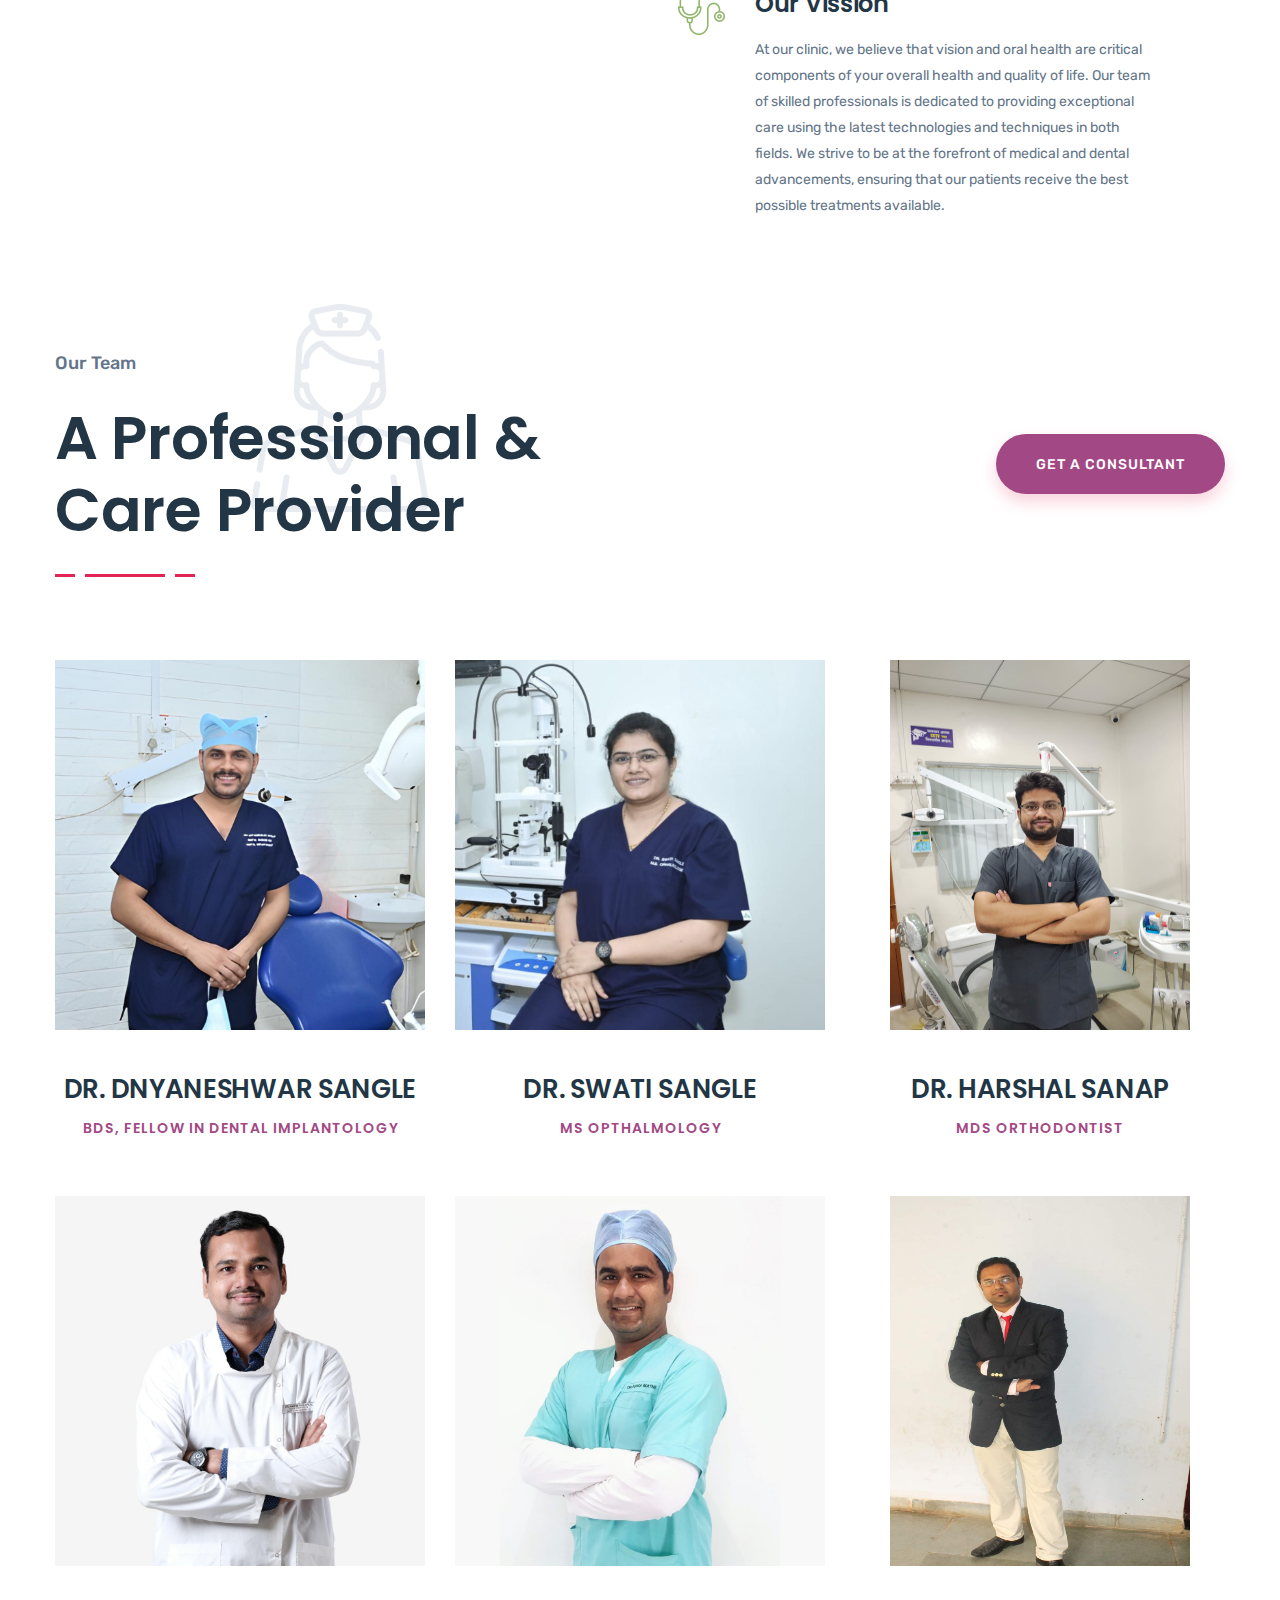
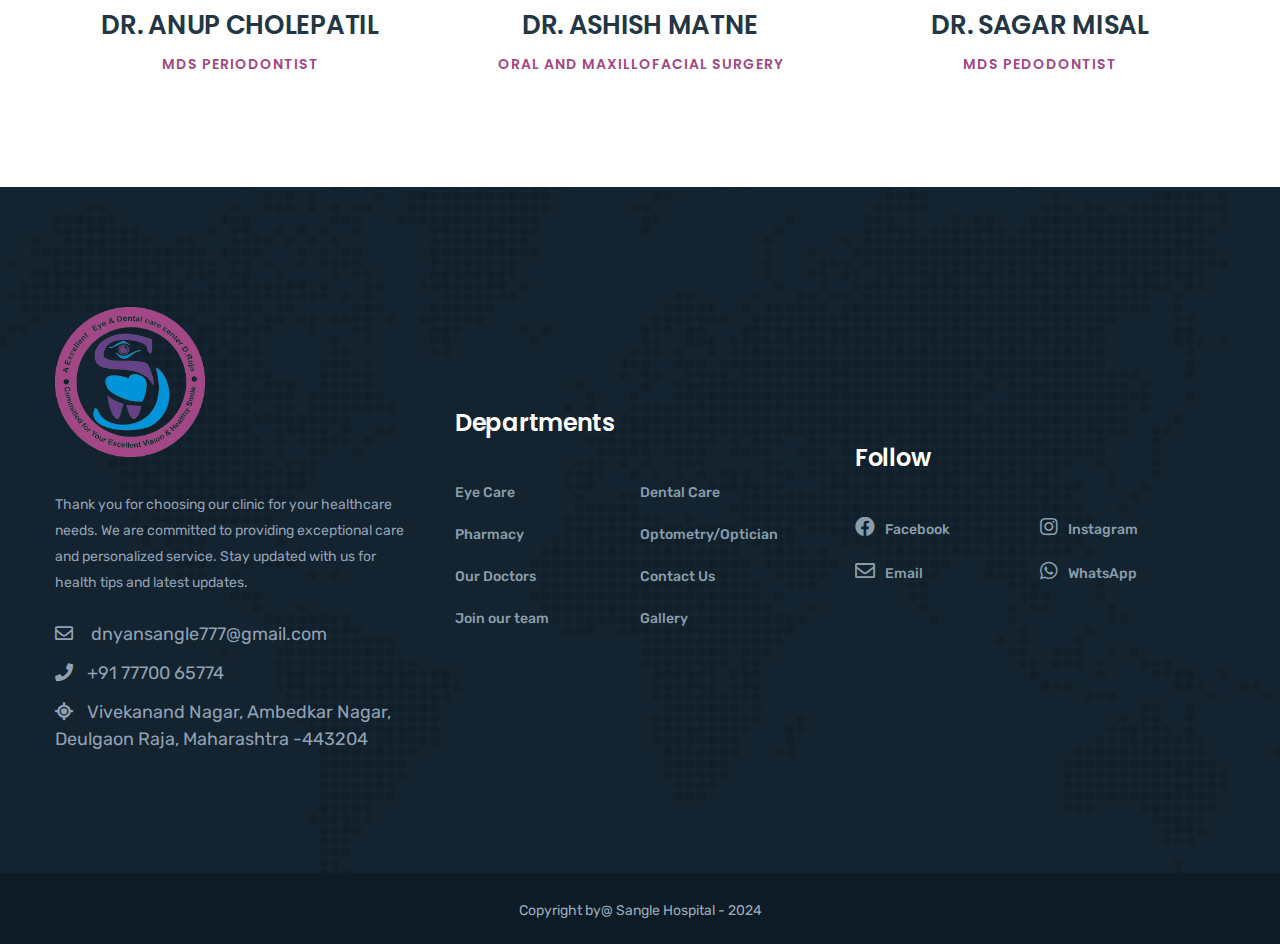
==== commit f073c755: "gallery and team page added footer updated and minor changes in home and services page" ====
--- a/about.html
+++ b/about.html
@@ -88,6 +88,10 @@
                                     <li><a href="about.html">About</a>
                                     <li><a href="services.html">Services</a>
                                     </li>
+                                    </li>
+                                    <li><a href="gallery.html">Gallery</a>
+                                    </li>
+                                    <li><a href="team.html">Join our team</a>
                                     </li>
                                     <li><a href="contact.html">Contact</a>
                                     </li>
@@ -499,7 +503,7 @@
                                     <li><i class="far fa-envelope"></i>
                                         dnyansangle777@gmail.com</li>
                                     <li><i class="fas fa-phone"></i>+91 77700 65774</li>
-                                    <li><i class="fa fa-location"></i>Deulgaon Raja, India, Maharashtra</li>
+                                    <li><i class="fa fa-location"></i>Vivekanand Nagar, Ambedkar Nagar, Deulgaon Raja, Maharashtra -443204</li>
                                 </ul>
                             </div>
                         </div>
@@ -514,15 +518,50 @@
                                     <li><a href="services-details.html">Eye Care</a></li>
                                     <li><a href="services-details-2.html">Dental Care</a></li>
                                     <li><a href="services-details-3.html">Pharmacy</a></li>
-                                    <li><a href="services-details-4.html">Opthalmic</a></li>
+                                    <li><a href="services-details-4.html">Optometry/Optician</a></li>
                                     <li><a href="about.html#team">Our Doctors</a></li>
                                     <li><a href="contact.html">Contact Us</a></li>
-                                    
+                                    <li><a href="team.html">Join our team</a></li>
+                                    <li><a href="gallery.html">Gallery</a></li>
                                 </ul>
                             </div>
-                        </div>
-                    </div>
-                   
+                           
+                        </div>
+                    </div>
+
+                    <div class="col-xl-4 col-lg-6 col-md-6" style="margin-bottom: 10px;">
+                        <div class="footer-widget mb-40">
+                            <div class="footer-title" >
+                                <h3>Follow</h3>
+                            </div>
+                            <div class="footer-menu footer-menu-2">
+                                <ul>
+                                    <li>
+                                        <a href="https://www.facebook.com/profile.php?id=100058562163292&mibextid=ZbWKwL"
+                                          ><i class="fab fa-facebook" style="margin-right: 10px; font-size: 20px;"></i>Facebook</a
+                                        >
+                                      </li>
+                                      <li>
+                                        <a href="https://www.instagram.com/sangle_hospital/"
+                                          ><i class="fab fa-instagram"  style="margin-right: 10px; font-size: 20px;"></i>Instagram</a
+                                        >
+                                      </li>
+                                      <li>
+                                        <a href="mailto:dnyansangle777@gmail.com"><i class="far fa-envelope" style="margin-right: 10px; font-size: 20px;"></i>Email</a>
+                                      </li>
+                                      <li>
+                                        <a href="https://wa.me/77700 65774"
+                                          ><i class="fab fa-whatsapp" style="margin-right: 10px; font-size: 20px;"></i
+                                        >WhatsApp</a>
+                                      </li>
+                                   
+                                </ul>
+                            </div>
+                           
+                        </div>
+                    </div>
+
+              
                 </div>
             </div>
         </div>
@@ -531,7 +570,7 @@
                 <div class="row">
                     <div class="col-xl-12">
                         <div class="footer-copyright footer-copyright-3 text-center">
-                            <p>Copyright by@ Sangle Hospital  - 2024</p>
+                            <p>Copyright by@ Sangle Hospital - 2024</p>
                         </div>
                     </div>
                 </div>
--- a/css/style.css
+++ b/css/style.css
@@ -3276,7 +3276,26 @@
 
 	content: "";
 
-	background-color: rgba(19, 35, 47, 0.425);
+	
+
+	left: 0;
+
+	right: 0;
+
+	top: 0;
+
+	width: 100%;
+
+	height: 100%;
+
+}
+cta-2::before {
+
+	position: absolute;
+
+	content: "";
+
+	background-color:#f4f9fc;
 
 	left: 0;
 
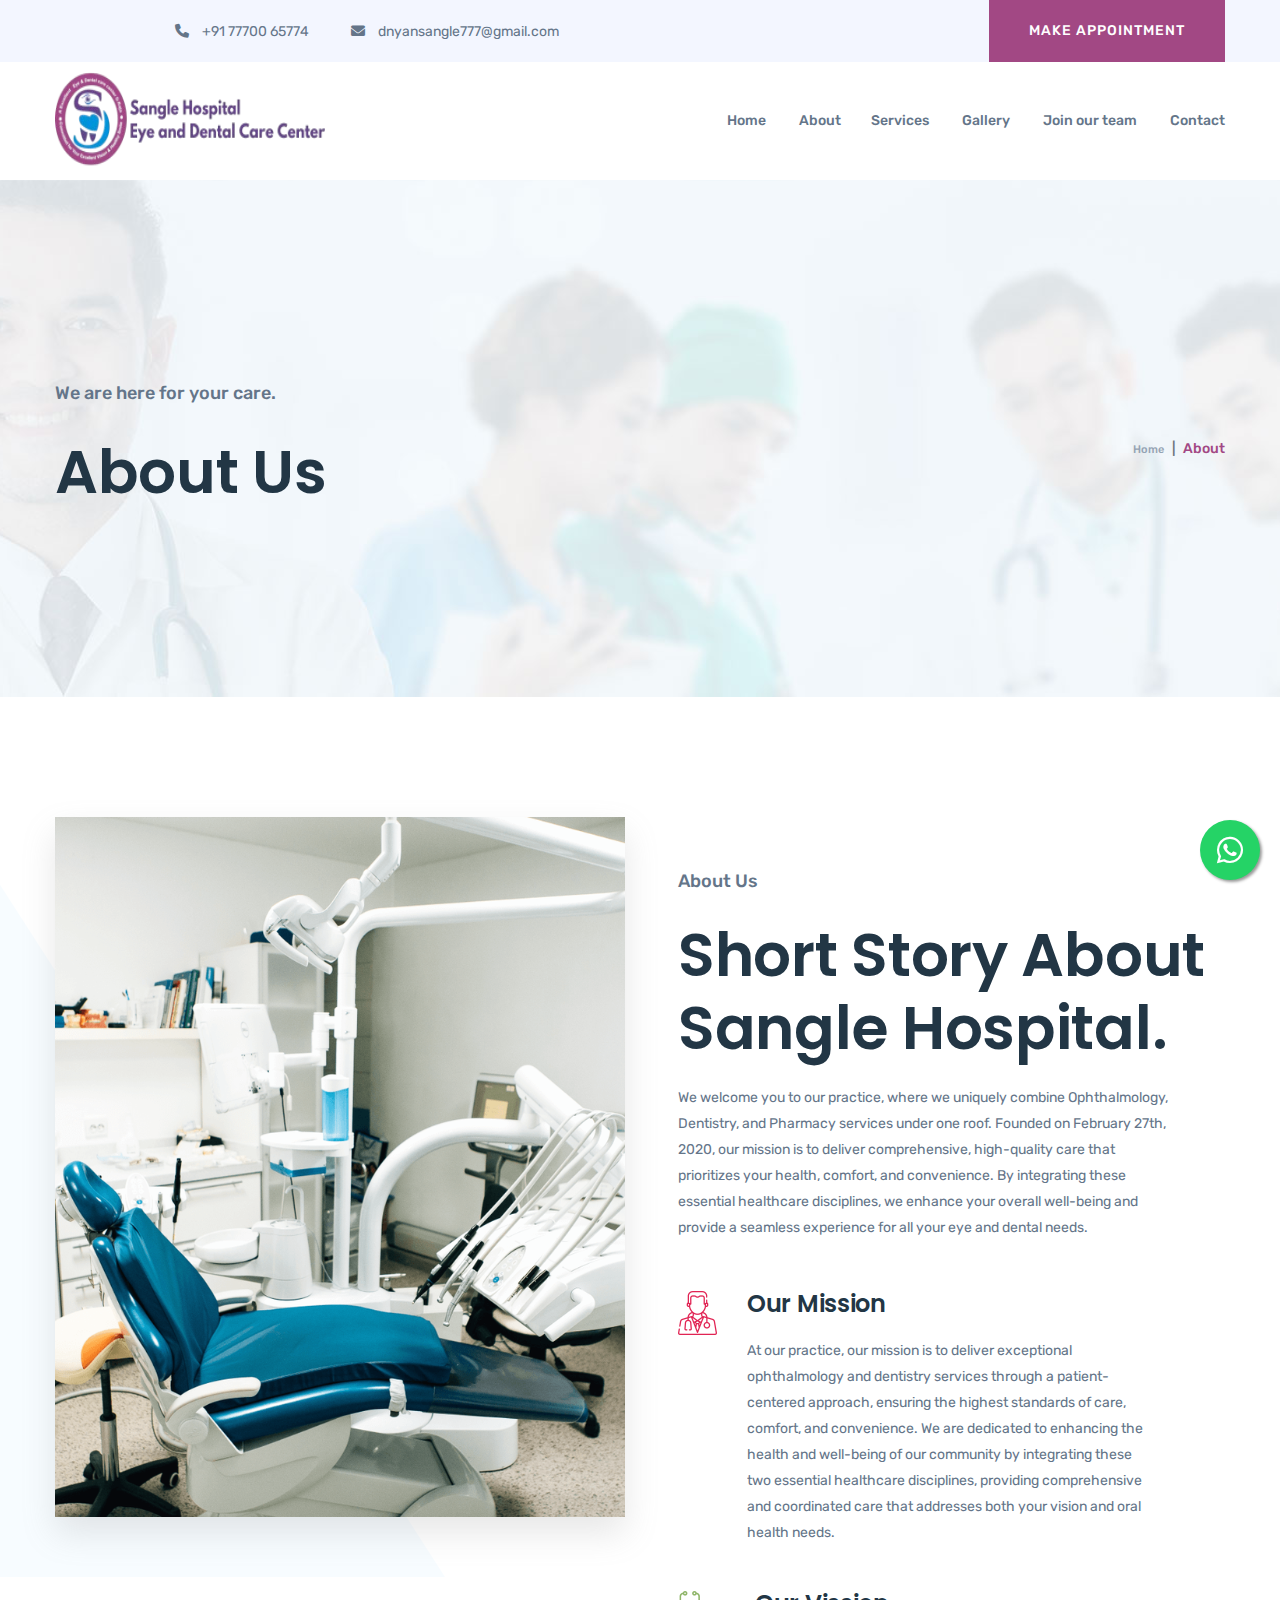
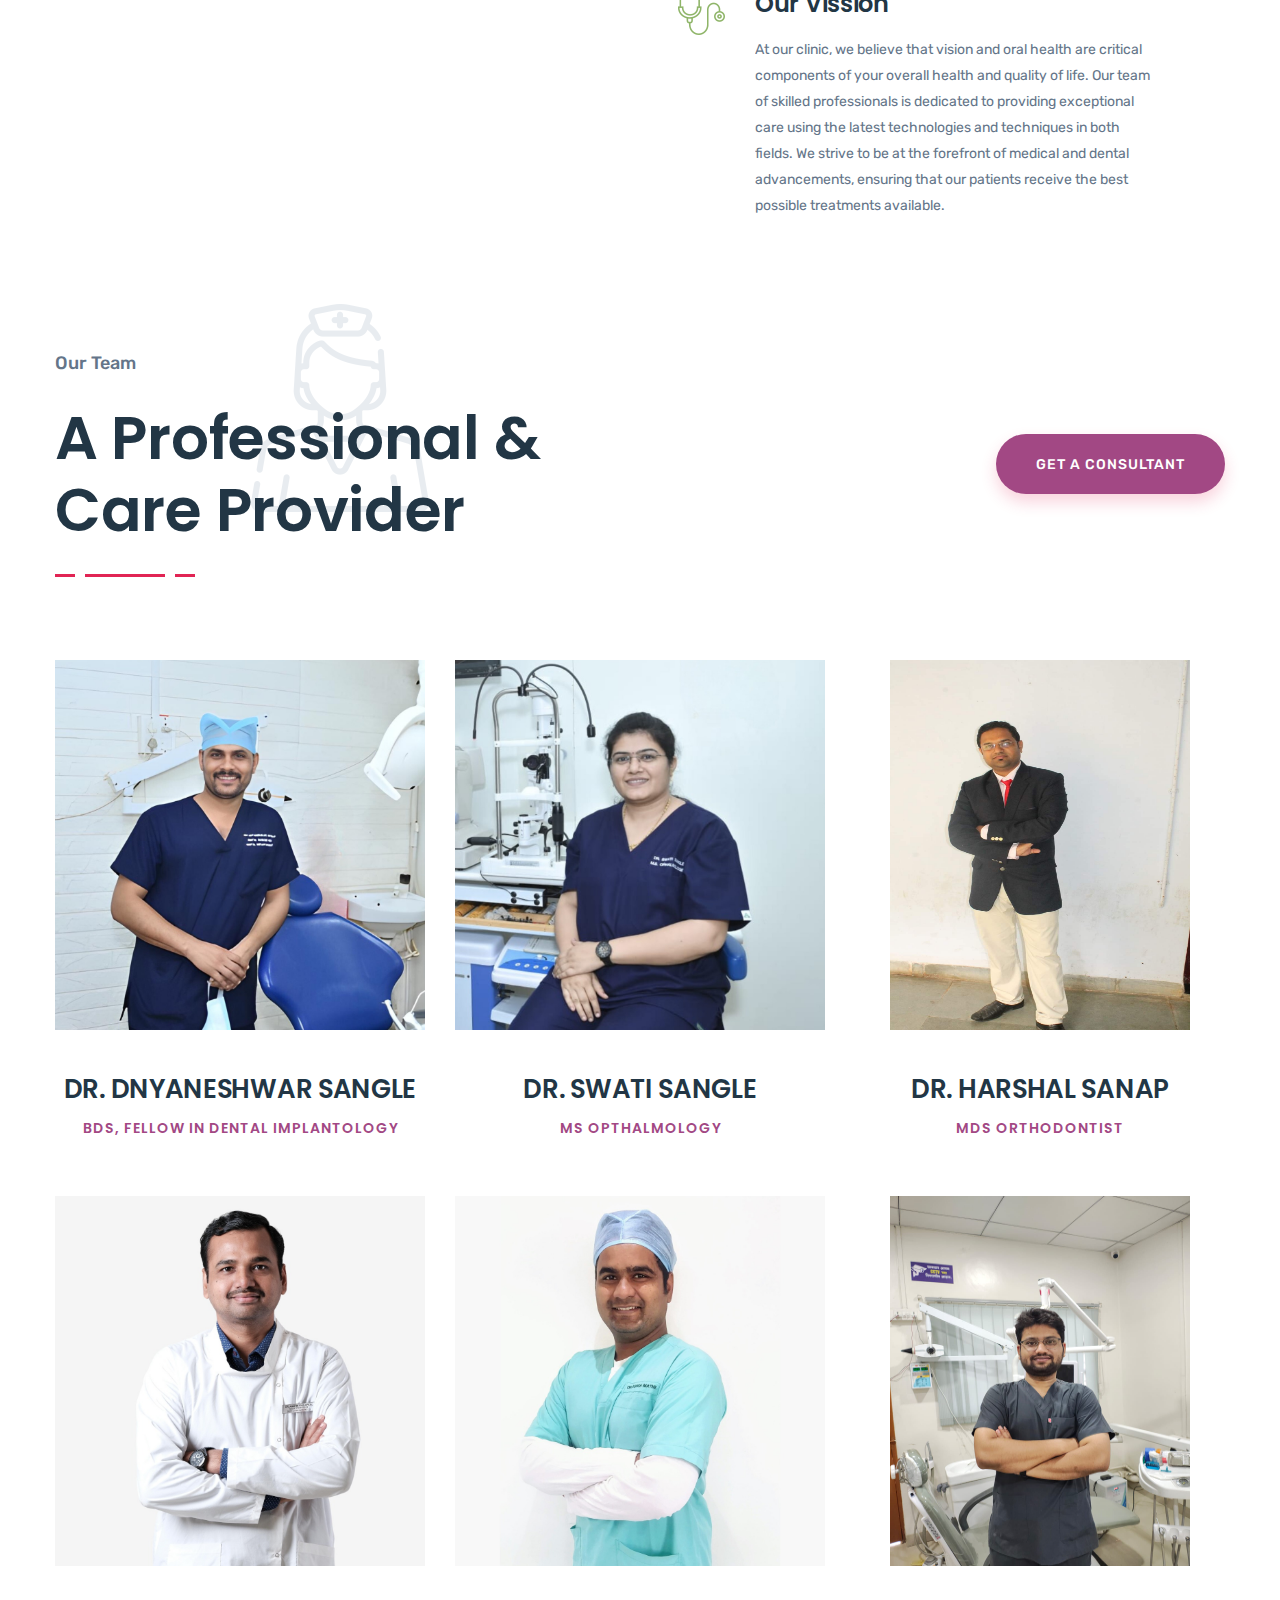
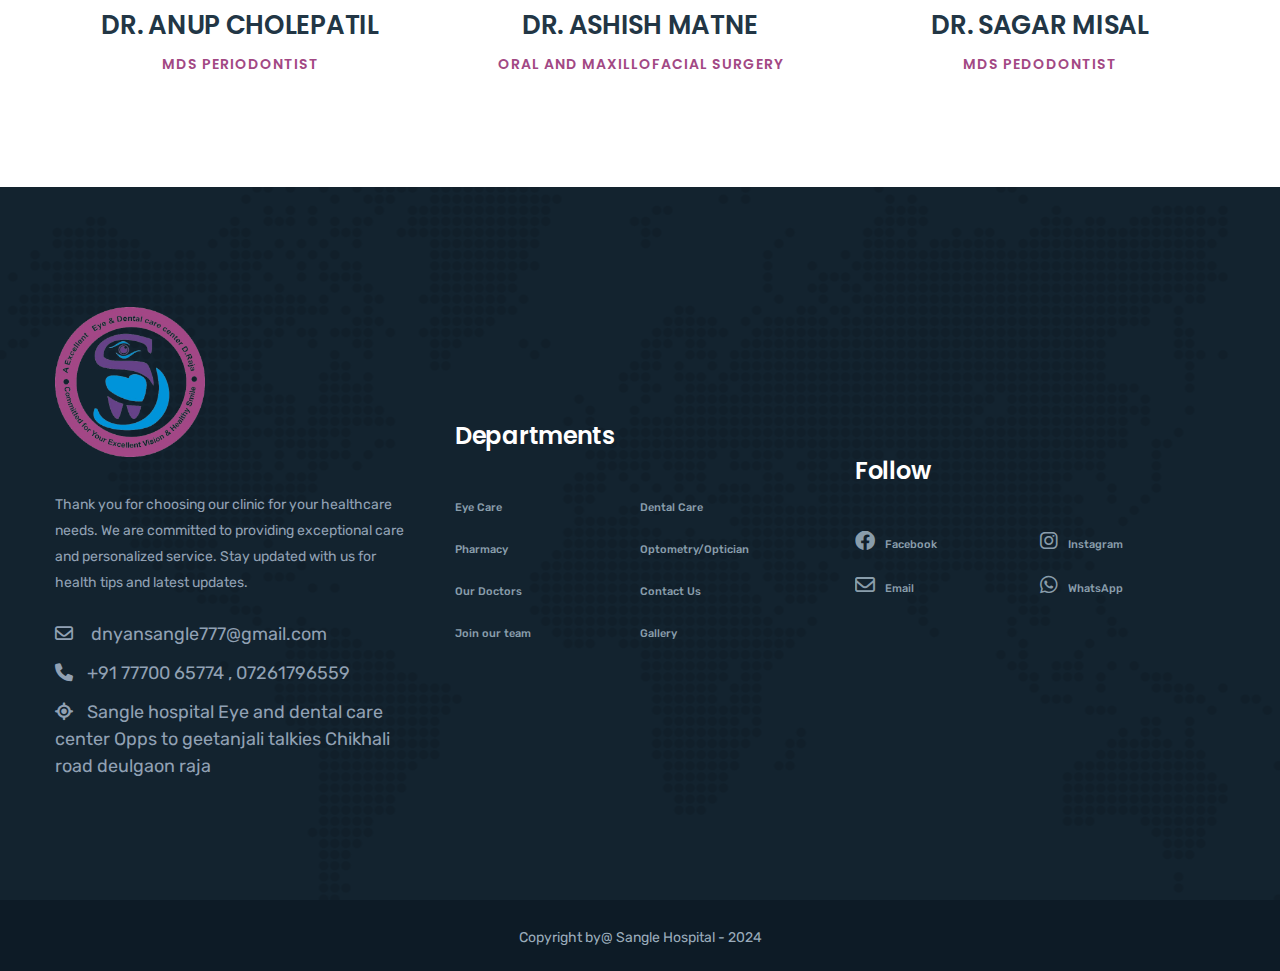
==== commit 73119dba: "logo updated address and phone number changed" ====
--- a/about.html
+++ b/about.html
@@ -25,7 +25,30 @@
     <link rel="stylesheet" href="css/style.css">
     <link rel="stylesheet" href="css/responsive.css">
 </head>
-
+<style>
+    .whatsapp-button {
+        position: fixed;
+        bottom: 20px;
+        right: 20px;
+        background-color: #25D366;
+        color: white;
+        border-radius: 50%;
+        text-align: center;
+        font-size: 30px;
+        box-shadow: 2px 2px 3px #999;
+        z-index: 100;
+        display: flex;
+        align-items: center;
+        justify-content: center;
+        width: 60px;
+        height: 60px;
+        text-decoration: none;
+    }
+
+    .whatsapp-button:hover {
+        background-color: #128C7E;
+    }
+</style>
 <body>
 
     <!-- header begin -->
@@ -53,7 +76,7 @@
                 <div class="row">
                     <div class="col-xl-3 col-lg-3 col-md-5 d-flex align-items-center">
                         <div class="logo logo-circle pos-rel" >
-                            <a href="index.html"><img src="img/lpog.jpg" alt=""  style="height:100%;"></a>
+                            <a href="index.html"><img src="img/logo5-removebg-preview.png" alt=""  style="height:110px;"></a>
                         </div>
                     </div>
                     <div class="col-xl-9 col-lg-9 col-md-9">
@@ -320,7 +343,7 @@
                     <div class="col-xl-4 col-lg-4 col-md-6" >
                         <div class="team-box text-center mb-60">
                             <div class="team-thumb mb-45 pos-rel" >
-                                <img src="img/team/de-3.jpg" alt="" style="height: 370px; width: 300px;">
+                                <img src="img/team/de-2.jpg" alt="" style="height: 370px; width: 300px;">
                                
                             </div>
                             <div class="team-content">
@@ -363,7 +386,7 @@
                     <div class="col-xl-4 col-lg-4 col-md-6">
                         <div class="team-box text-center mb-60">
                             <div class="team-thumb mb-45 pos-rel">
-                                <img src="img/team/de-2.jpg" alt="" style="height: 370px; width: 300px;">
+                                <img src="img/team/de-3.jpg" alt="" style="height: 370px; width: 300px;">
                                
                             </div>
                             <div class="team-content">
@@ -485,6 +508,12 @@
        
     </main>
 
+    <a href="https://wa.me/1234567890" class="whatsapp-button" target="_blank" rel="noopener noreferrer">
+        <i class="fa-brands fa-whatsapp"></i>
+    </a>
+
+    <!-- Font Awesome for WhatsApp icon -->
+    <link rel="stylesheet" href="https://cdnjs.cloudflare.com/ajax/libs/font-awesome/6.0.0-beta3/css/all.min.css">
     <!-- footer start -->
     <footer>
         <div class="footer-top primary-bg footer-map pos-rel pt-120 pb-80">
@@ -502,8 +531,11 @@
                                 <ul>
                                     <li><i class="far fa-envelope"></i>
                                         dnyansangle777@gmail.com</li>
-                                    <li><i class="fas fa-phone"></i>+91 77700 65774</li>
-                                    <li><i class="fa fa-location"></i>Vivekanand Nagar, Ambedkar Nagar, Deulgaon Raja, Maharashtra -443204</li>
+                                    <li><i class="fas fa-phone"></i>+91 77700 65774 , 07261796559 </li>
+                                    <li><i class="fa fa-location"></i>Sangle hospital 
+                                        Eye and dental care center 
+                                        Opps to geetanjali talkies 
+                                        Chikhali road deulgaon raja</li>
                                 </ul>
                             </div>
                         </div>
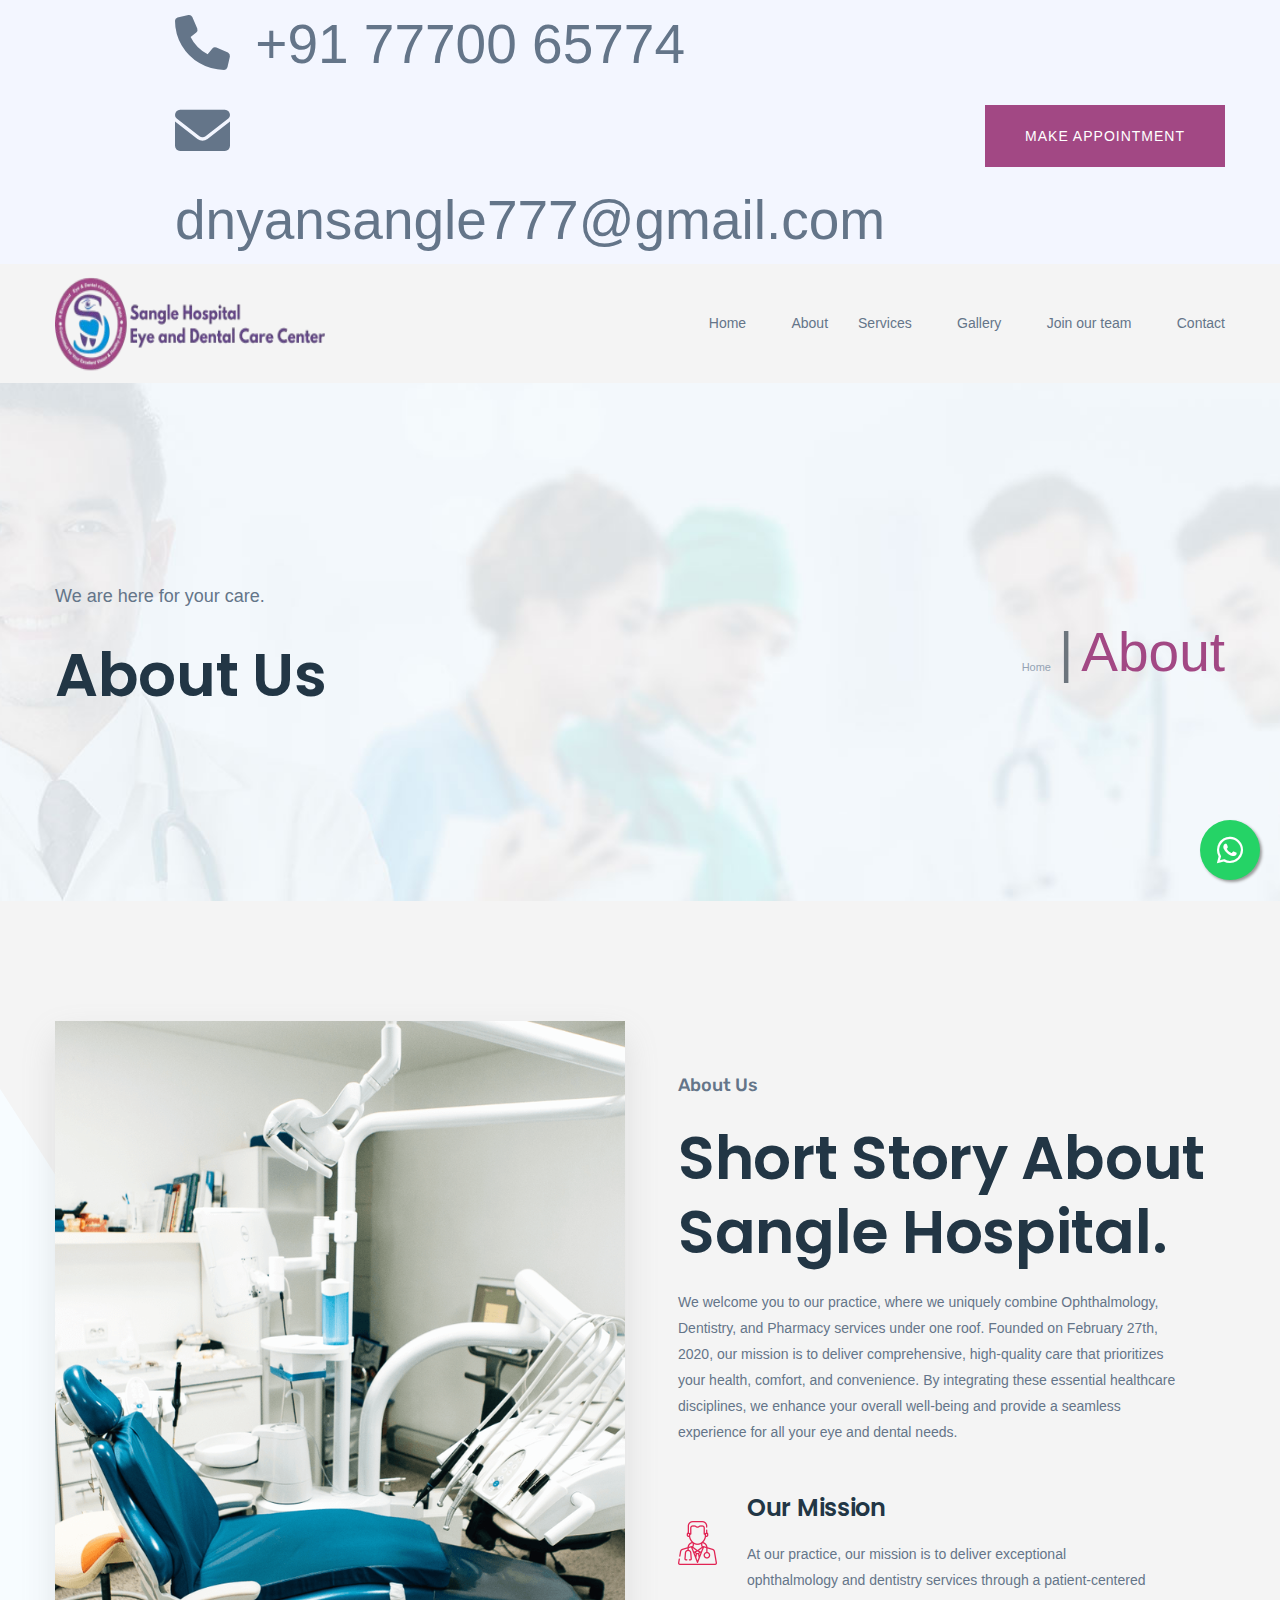
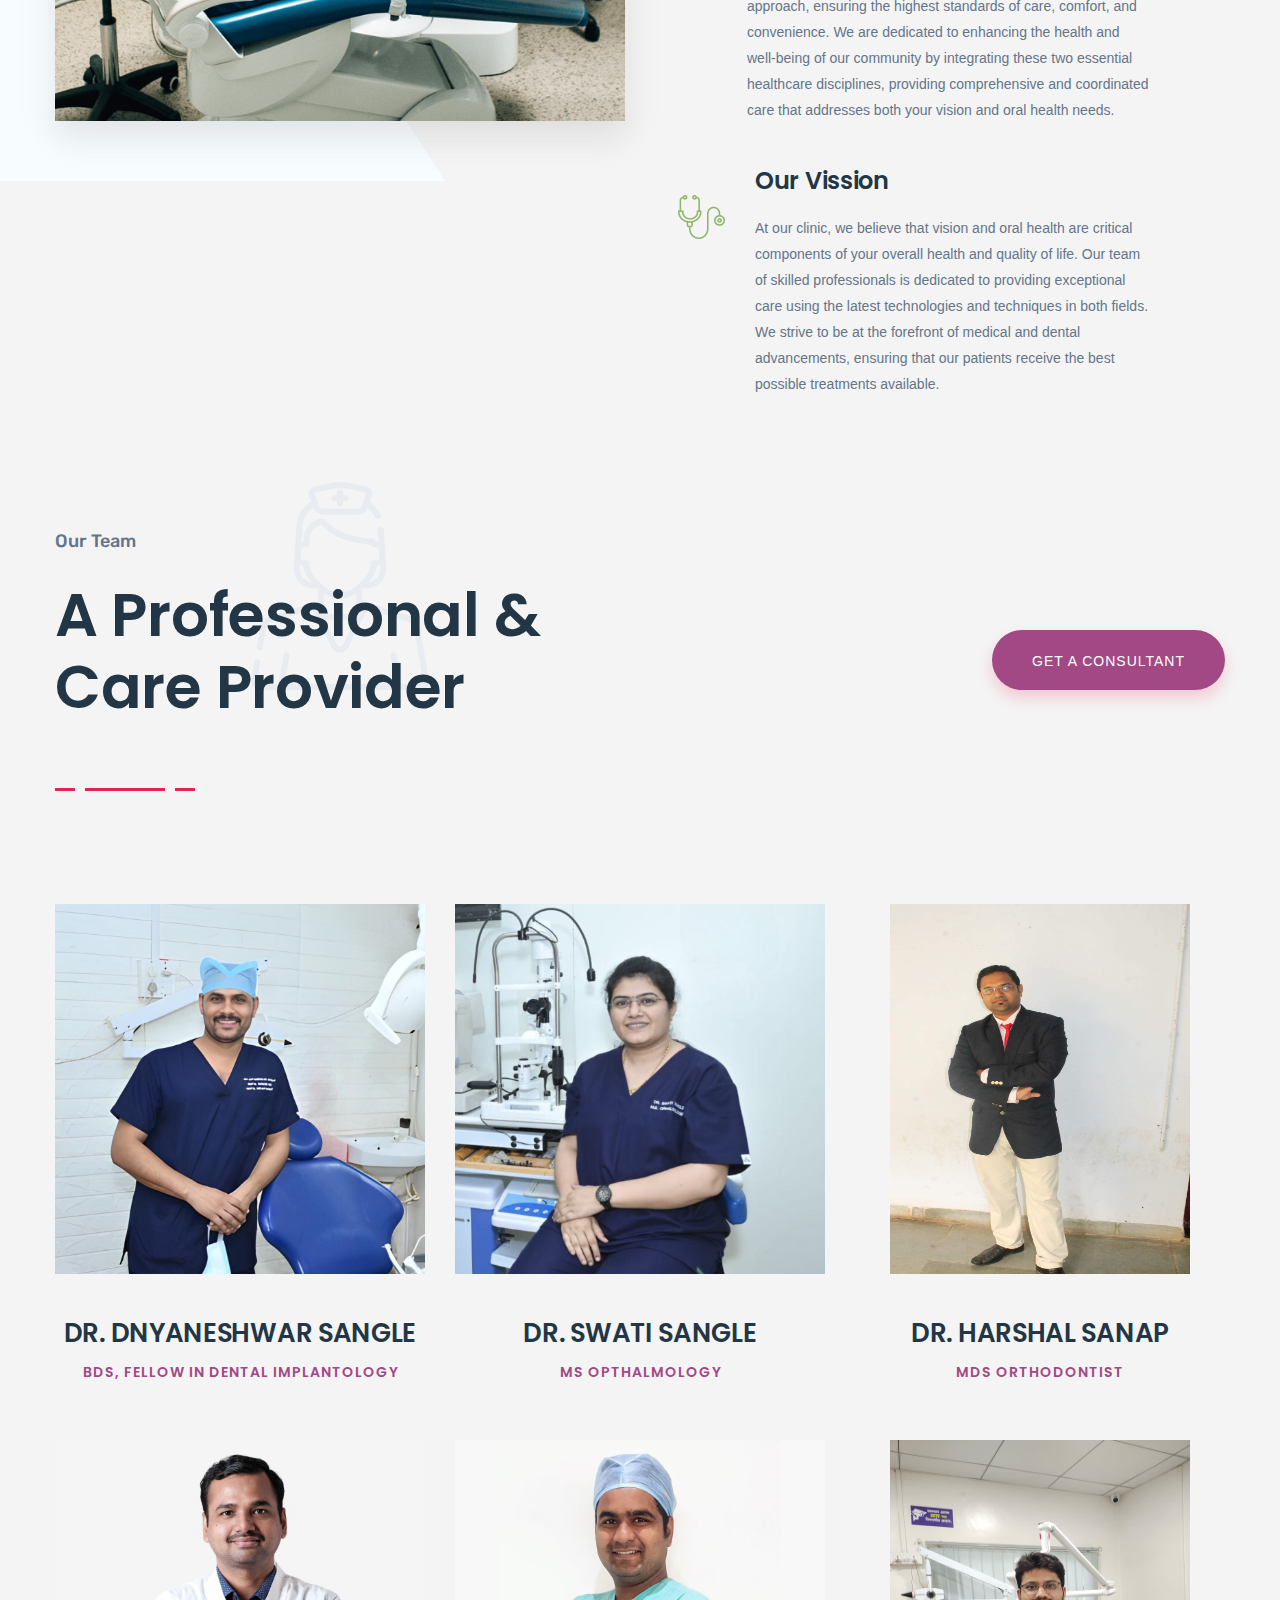
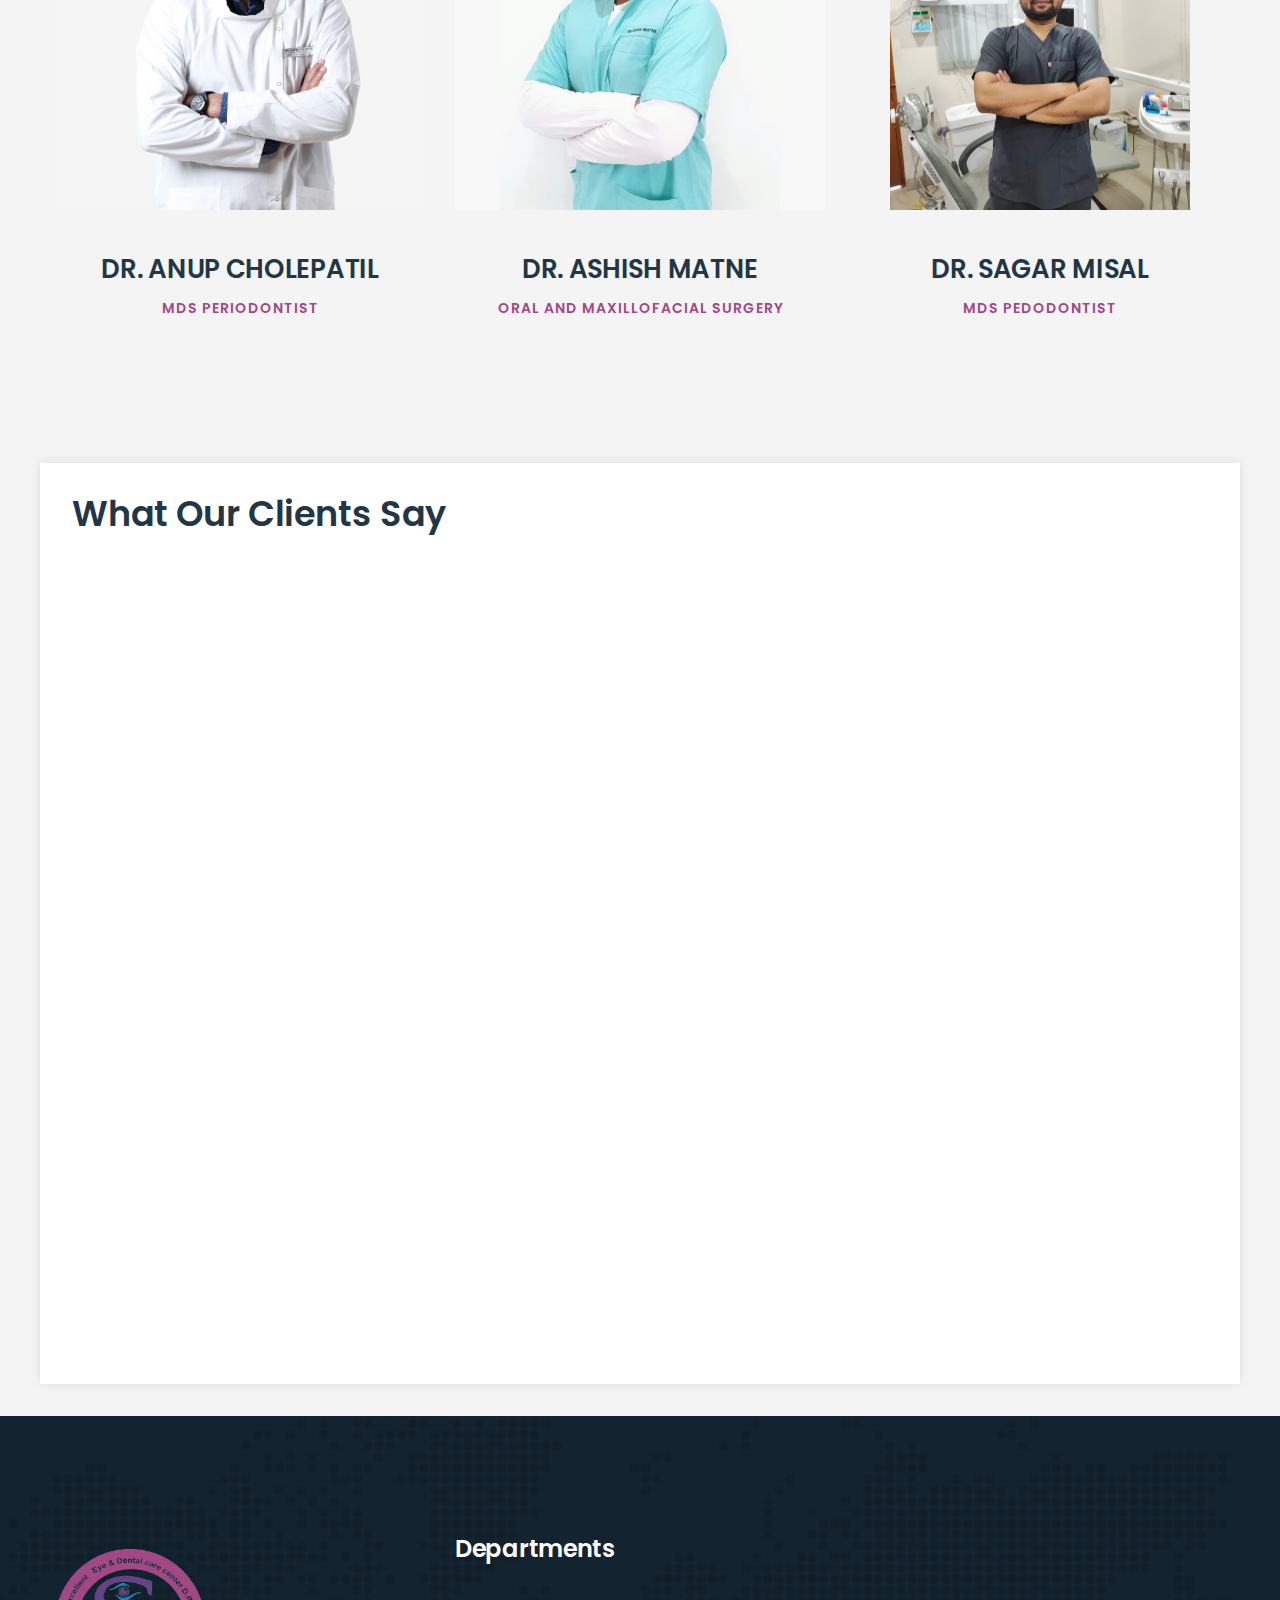
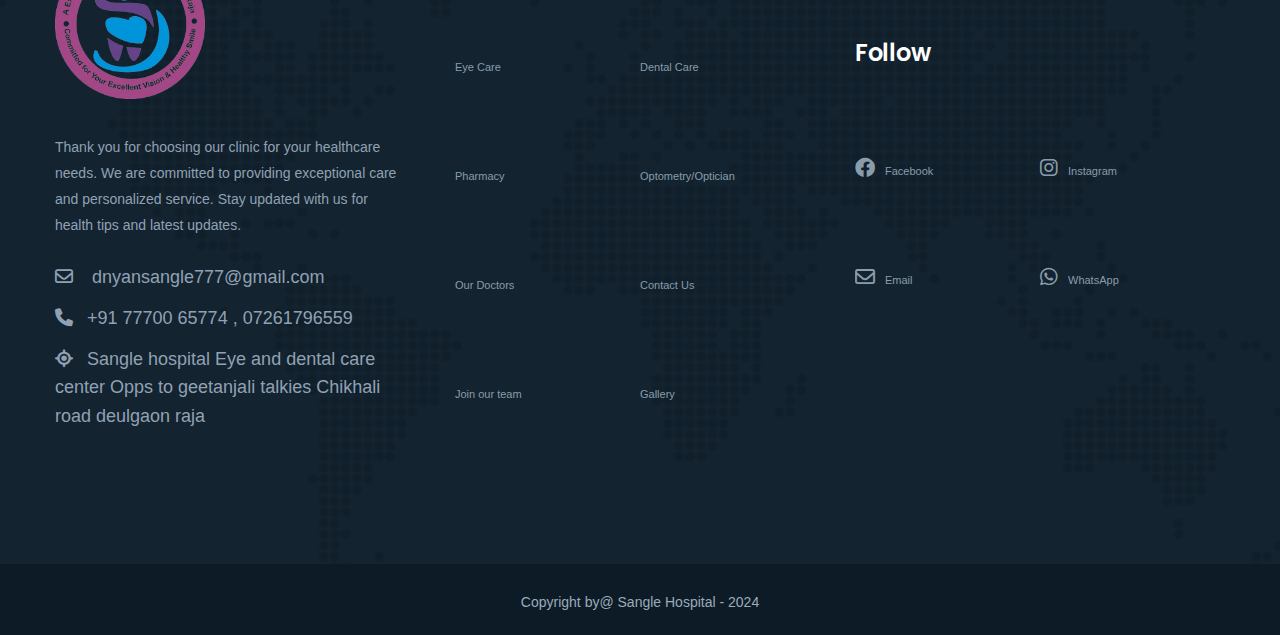
==== commit 26d20f70: "testimonals added" ====
--- a/about.html
+++ b/about.html
@@ -48,6 +48,72 @@
     .whatsapp-button:hover {
         background-color: #128C7E;
     }
+    body {
+            font-family: Arial, sans-serif;
+            line-height: 1.6;
+            font-size: 55px;
+            margin: 0;
+            padding: 0;
+            background-color: #f4f4f4;
+        }
+        .testimonial-section {
+            max-width: 1200px;
+            margin: 2rem auto;
+            padding: 2rem;
+            background-color: #ffffff;
+            box-shadow: 0 0 10px rgba(0,0,0,0.1);
+        }
+        .testimonial-grid {
+            display: grid;
+            grid-template-columns: repeat(auto-fit, minmax(250px, 1fr));
+            gap: 1.5rem;
+        }
+        .testimonial {
+            background-color: #f9f9f9;
+            padding: 1.5rem;
+            border-radius: 8px;
+            box-shadow: 0 2px 4px rgba(0,0,0,0.1);
+            transition: transform 0.3s ease;
+            opacity: 0;
+            animation: fadeIn 0.8s ease-out forwards;
+        }
+        .testimonial:hover {
+            transform: translateY(-5px);
+        }
+        .testimonial-content {
+            font-style: italic;
+            margin-bottom: 1rem;
+            color: #333;
+        }
+        .testimonial-author {
+            font-weight: bold;
+            color: #2c3e50;
+        }
+        .testimonial-role {
+            color: #7f8c8d;
+            font-size: 0.9rem;
+        }
+
+        @keyframes fadeIn {
+            from {
+                opacity: 0;
+                transform: translateY(20px);
+            }
+            to {
+                opacity: 1;
+                transform: translateY(0);
+            }
+        }
+
+        /* Delay animation for each testimonial */
+        .testimonial:nth-child(1) { animation-delay: 0.1s; }
+        .testimonial:nth-child(2) { animation-delay: 0.2s; }
+        .testimonial:nth-child(3) { animation-delay: 0.3s; }
+        .testimonial:nth-child(4) { animation-delay: 0.4s; }
+        .testimonial:nth-child(5) { animation-delay: 0.5s; }
+        .testimonial:nth-child(6) { animation-delay: 0.6s; }
+        .testimonial:nth-child(7) { animation-delay: 0.7s; }
+        .testimonial:nth-child(8) { animation-delay: 0.8s; }
 </style>
 <body>
 
@@ -452,7 +518,51 @@
         </section>
         <!-- team-area end -->
         <!-- team-area end -->
-      
+        <section class="testimonial-section">
+            <h2>What Our Clients Say</h2>
+            <div class="testimonial-grid">
+                <div class="testimonial">
+                    <p class="testimonial-content">"After needing multiple root canals, I was anxious about the process. However, the team at the clinic made everything easy to understand and comfortable to endure. The treatment was thorough, and my teeth feel great now. I couldn't have asked for better care!"</p>
+                    <p class="testimonial-author">Gayatri Shinde</p>
+                    <p class="testimonial-role">Multiple Root Canal Treatments</p>
+                </div>
+                <div class="testimonial">
+                    <p class="testimonial-content">"As a mother, I was nervous about my 4-year-old daughter undergoing a root canal. But the gentle and caring approach of the dental team put us both at ease. The procedure went smoothly, and her stainless steel crown looks fantastic. I'm so happy with how well she was treated!"</p>
+                    <p class="testimonial-author">Parent of Rashi Tidke</p>
+                    <p class="testimonial-role">4 years, Root Canal Treatment with Stainless Steel Crown</p>
+                </div>
+                <div class="testimonial">
+                    <p class="testimonial-content">"My 3-year-old daughter needed a root canal, and I was worried about how she would handle it. The dental team was amazing with her, making sure she was comfortable and calm throughout the procedure. Her smile looks perfect now, and I’m so thankful for the exceptional care she received!"</p>
+                    <p class="testimonial-author">Parent of Rubiya Sayyad</p>
+                    <p class="testimonial-role">3 years, Root Canal Treatment with Stainless Steel Crown</p>
+                </div>
+                <div class="testimonial">
+                    <p class="testimonial-content">"I had been dealing with severe gum issues, including swelling and bleeding, which made eating and smiling difficult. The flap surgery performed at the clinic was a game-changer. The results are incredible, and my gums are healthy again. I am so relieved and grateful for the professional care!"</p>
+                    <p class="testimonial-author">Sangita Hiwale</p>
+                    <p class="testimonial-role">Flap Surgery for Gum Treatment</p>
+                </div>
+                <div class="testimonial">
+                    <p class="testimonial-content">"As an ex-Army personnel, I was honored to receive full mouth capping at a very discounted rate. The clinic’s generosity, combined with their exceptional dental care, has given me a brand-new smile. I am deeply grateful for their support and outstanding service!"</p>
+                    <p class="testimonial-author">Dashrath Jadhav</p>
+                    <p class="testimonial-role">Full Mouth Capping</p>
+                </div>
+                <div class="testimonial">
+                    <p class="testimonial-content">"My experience with pterygium surgery at Dr. Umesh Doifode's clinic was nothing short of excellent. The team handled both my eyes with great skill and care, and I am incredibly pleased with the results. My vision is better than ever, and I am grateful for the compassionate care I received."</p>
+                    <p class="testimonial-author">Shashikalabai Ambhore</p>
+                    <p class="testimonial-role">57 years, Pterygium Surgery</p>
+                </div>
+                <div class="testimonial">
+                    <p class="testimonial-content">"After struggling with vision issues for years, the cataract surgery I received here has been a blessing. The staff was incredibly supportive, and the surgery went off without a hitch. I now have a clear vision and a brighter outlook on life!"</p>
+                    <p class="testimonial-author">Tejrao Kayande</p>
+                    <p class="testimonial-role">60 years, Cataract Surgery</p>
+                </div>
+                <div class="testimonial">
+                    <p class="testimonial-content">"At 55, I was nervous about undergoing cataract surgery, but the team at the clinic made the entire experience comfortable and reassuring. The surgery was a success, and I am thrilled with the results. Thank you to Dr. Doifode and the team for giving me back my sight"</p>
+                    <p class="testimonial-author">Chandrakala Maghade</p>
+                    <p class="testimonial-role">55 years, Cataract Surgery</p>
+                </div>
+            </div>
+        </section>
         <!-- testimonials-area start -->
         <!-- <div class="testimonials-area pt-115 pb-120">
             <div class="container">
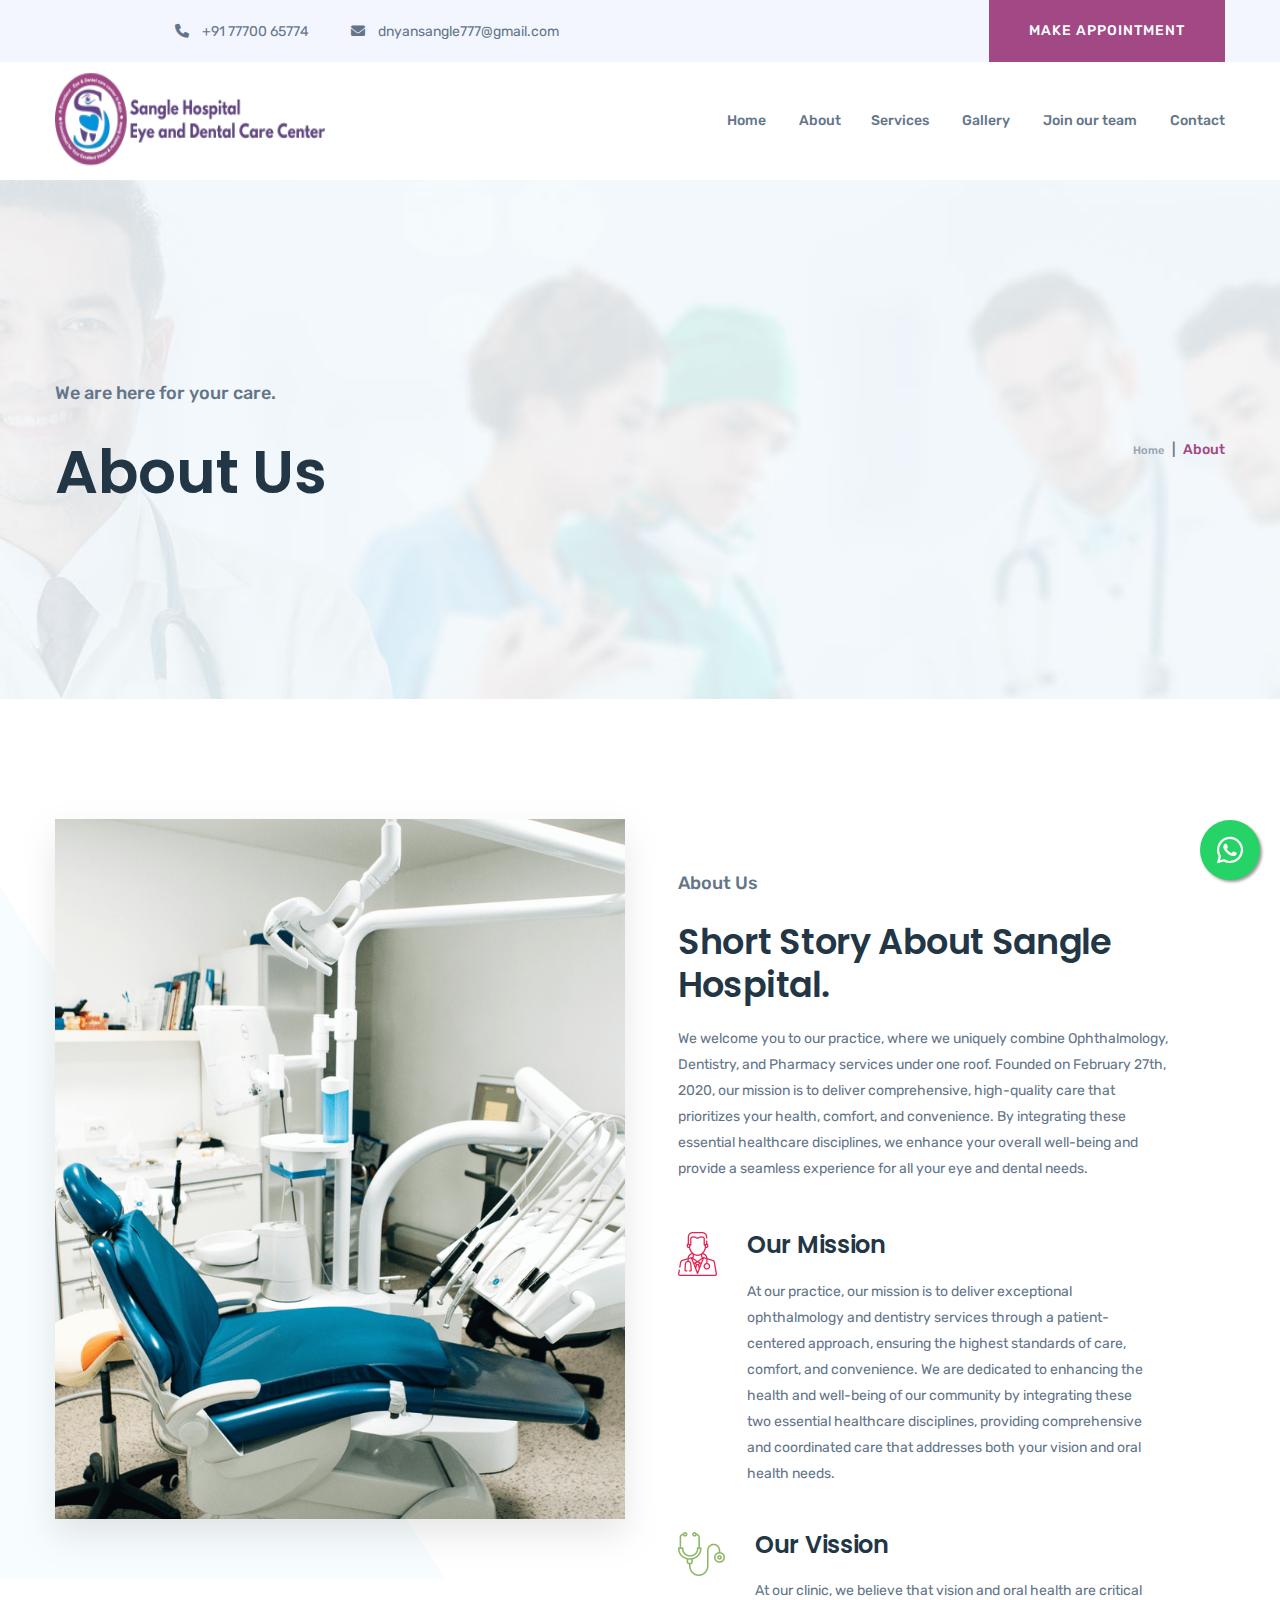
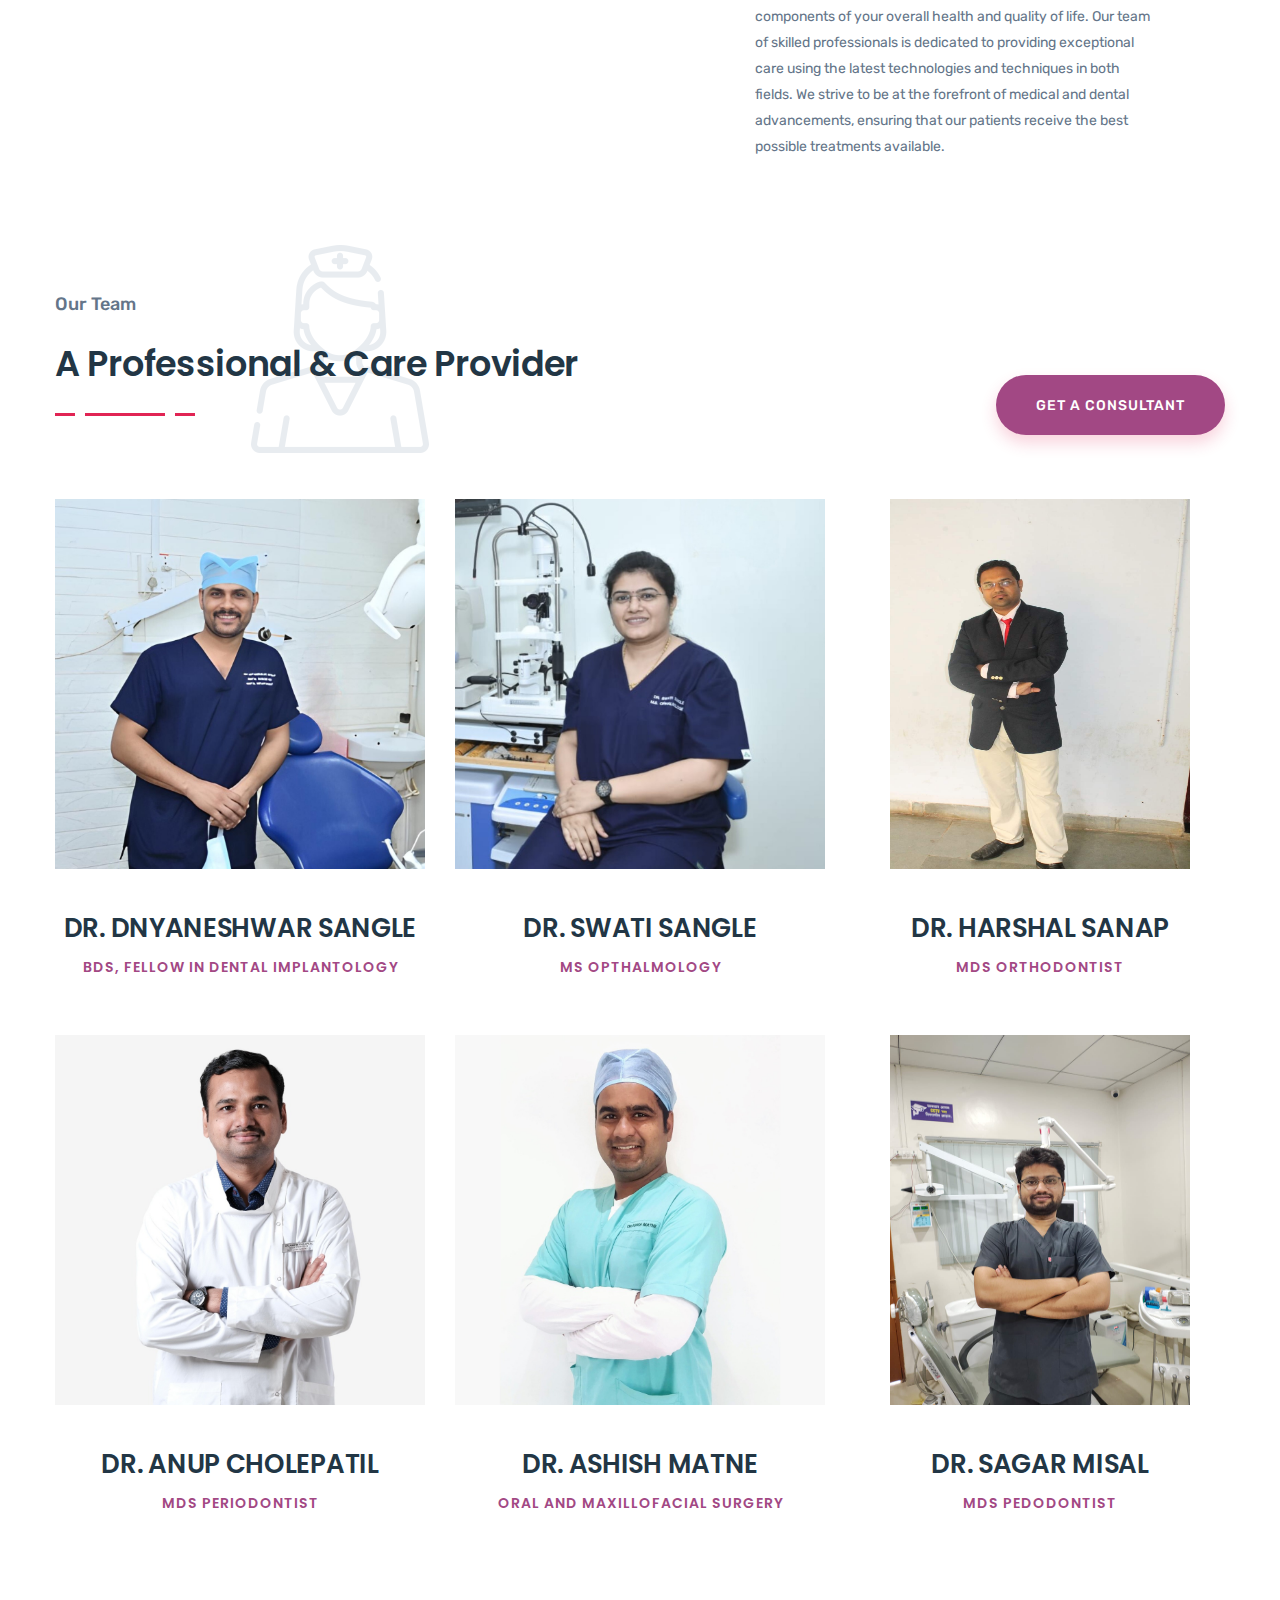
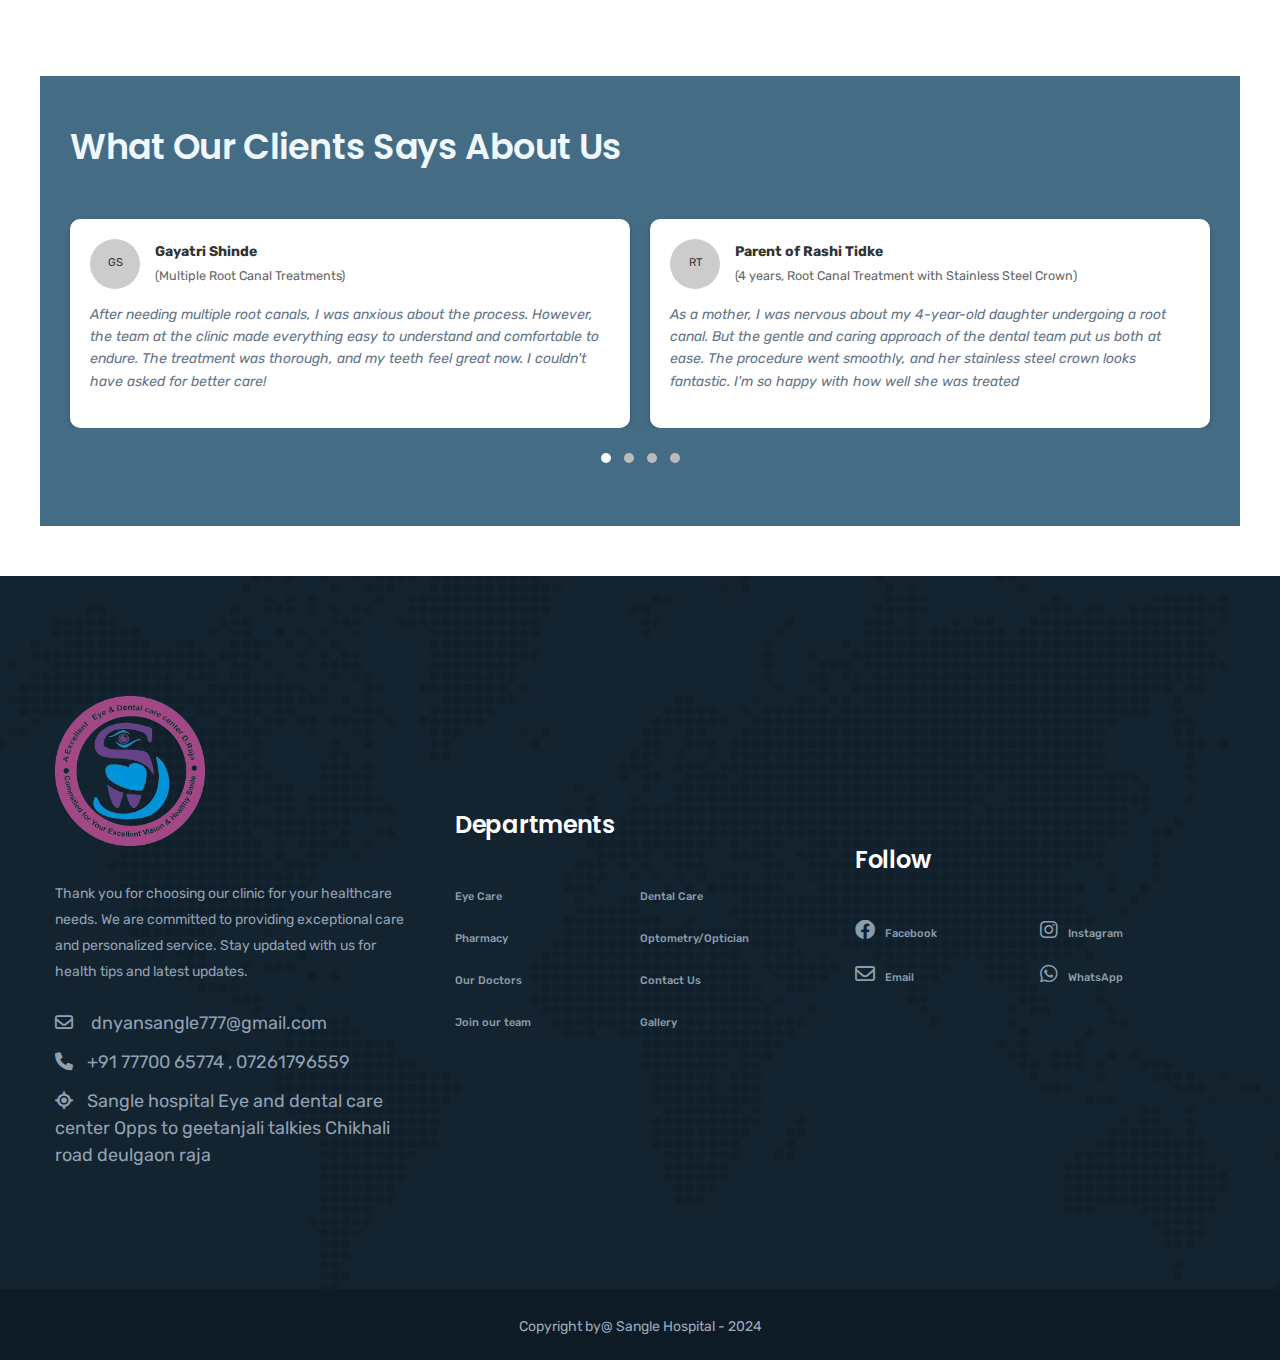
==== commit 5b067c5f: "testimonal section added" ====
--- a/about.html
+++ b/about.html
@@ -49,71 +49,99 @@
         background-color: #128C7E;
     }
     body {
-            font-family: Arial, sans-serif;
-            line-height: 1.6;
-            font-size: 55px;
-            margin: 0;
-            padding: 0;
-            background-color: #f4f4f4;
-        }
-        .testimonial-section {
-            max-width: 1200px;
-            margin: 2rem auto;
-            padding: 2rem;
-            background-color: #ffffff;
-            box-shadow: 0 0 10px rgba(0,0,0,0.1);
-        }
-        .testimonial-grid {
-            display: grid;
-            grid-template-columns: repeat(auto-fit, minmax(250px, 1fr));
-            gap: 1.5rem;
-        }
-        .testimonial {
-            background-color: #f9f9f9;
-            padding: 1.5rem;
-            border-radius: 8px;
-            box-shadow: 0 2px 4px rgba(0,0,0,0.1);
-            transition: transform 0.3s ease;
-            opacity: 0;
-            animation: fadeIn 0.8s ease-out forwards;
-        }
-        .testimonial:hover {
-            transform: translateY(-5px);
-        }
-        .testimonial-content {
-            font-style: italic;
-            margin-bottom: 1rem;
-            color: #333;
-        }
-        .testimonial-author {
-            font-weight: bold;
-            color: #2c3e50;
-        }
-        .testimonial-role {
-            color: #7f8c8d;
-            font-size: 0.9rem;
-        }
-
-        @keyframes fadeIn {
-            from {
-                opacity: 0;
-                transform: translateY(20px);
-            }
-            to {
-                opacity: 1;
-                transform: translateY(0);
-            }
-        }
-
-        /* Delay animation for each testimonial */
-        .testimonial:nth-child(1) { animation-delay: 0.1s; }
-        .testimonial:nth-child(2) { animation-delay: 0.2s; }
-        .testimonial:nth-child(3) { animation-delay: 0.3s; }
-        .testimonial:nth-child(4) { animation-delay: 0.4s; }
-        .testimonial:nth-child(5) { animation-delay: 0.5s; }
-        .testimonial:nth-child(6) { animation-delay: 0.6s; }
-        .testimonial:nth-child(7) { animation-delay: 0.7s; }
-        .testimonial:nth-child(8) { animation-delay: 0.8s; }
+          
+          margin: 0;
+          padding: 0;
+          
+      }
+      .testimonial-section {
+          max-width: 1200px;
+          margin: 50px auto;
+          padding: 20px;
+          background-color:#446c84 ; 
+          color: white;
+          height: 450px;
+      }
+      h1 {
+          font-size: 2.5em;
+          margin-bottom: 10px;
+          
+      }
+      .subtitle {
+          font-size: 1.2em;
+          margin-bottom: 30px;
+      }
+      .testimonial-slider {
+          position: relative;
+          overflow: hidden;
+          
+
+      }
+      .testimonial-container {
+          display: flex;
+          transition: transform 0.5s ease;
+          padding-top: 20px;
+      }
+      .testimonial-card {
+          background-color: white;
+          border-radius: 10px;
+          padding: 20px;
+          color: #333;
+          width: calc(50% - 20px);
+          margin: 0 10px;
+          flex-shrink: 0;
+          box-shadow: 0 4px 6px rgba(0, 0, 0, 0.1), 0 1px 3px rgba(0, 0, 0, 0.08); /* Added box shadow */
+      
+      }
+      .client-info {
+          display: flex;
+          align-items: center;
+          margin-bottom: 15px;
+      }
+      .client-image {
+          width: 50px;
+          height: 50px;
+          border-radius: 50%;
+          margin-right: 15px;
+          background-color: #ccc;
+          display: flex;
+          align-items: center;
+          justify-content: center;
+          font-size: 0.8em;
+      }
+      .client-name {
+          font-weight: bold;
+          margin-bottom: 5px;
+      }
+      .client-position {
+          font-size: 0.9em;
+          color: #666;
+      }
+      .testimonial-text {
+          font-style: italic;
+          line-height: 1.6;
+      }
+      .navigation-dots {
+          text-align: center;
+          margin-top: 20px;
+      }
+      .dot {
+          height: 10px;
+          width: 10px;
+          background-color: #bbb;
+          border-radius: 50%;
+          display: inline-block;
+          margin: 0 5px;
+          cursor: pointer;
+      }
+      .dot.active {
+          background-color: white;
+      }
+      @media (max-width: 768px) {
+          .testimonial-card {
+              width: calc(100% - 20px);
+          }
+      }
 </style>
 <body>
 
@@ -353,6 +381,9 @@
             </div>
         </section> -->
         <!-- appoinment Section End -->
+
+
+
         <!-- team-area start -->
          <!-- team-area start -->
          <section class="team-area pt-115 pb-55">
@@ -518,103 +549,122 @@
         </section>
         <!-- team-area end -->
         <!-- team-area end -->
-        <section class="testimonial-section">
-            <h2>What Our Clients Say</h2>
-            <div class="testimonial-grid">
-                <div class="testimonial">
-                    <p class="testimonial-content">"After needing multiple root canals, I was anxious about the process. However, the team at the clinic made everything easy to understand and comfortable to endure. The treatment was thorough, and my teeth feel great now. I couldn't have asked for better care!"</p>
-                    <p class="testimonial-author">Gayatri Shinde</p>
-                    <p class="testimonial-role">Multiple Root Canal Treatments</p>
-                </div>
-                <div class="testimonial">
-                    <p class="testimonial-content">"As a mother, I was nervous about my 4-year-old daughter undergoing a root canal. But the gentle and caring approach of the dental team put us both at ease. The procedure went smoothly, and her stainless steel crown looks fantastic. I'm so happy with how well she was treated!"</p>
-                    <p class="testimonial-author">Parent of Rashi Tidke</p>
-                    <p class="testimonial-role">4 years, Root Canal Treatment with Stainless Steel Crown</p>
-                </div>
-                <div class="testimonial">
-                    <p class="testimonial-content">"My 3-year-old daughter needed a root canal, and I was worried about how she would handle it. The dental team was amazing with her, making sure she was comfortable and calm throughout the procedure. Her smile looks perfect now, and I’m so thankful for the exceptional care she received!"</p>
-                    <p class="testimonial-author">Parent of Rubiya Sayyad</p>
-                    <p class="testimonial-role">3 years, Root Canal Treatment with Stainless Steel Crown</p>
-                </div>
-                <div class="testimonial">
-                    <p class="testimonial-content">"I had been dealing with severe gum issues, including swelling and bleeding, which made eating and smiling difficult. The flap surgery performed at the clinic was a game-changer. The results are incredible, and my gums are healthy again. I am so relieved and grateful for the professional care!"</p>
-                    <p class="testimonial-author">Sangita Hiwale</p>
-                    <p class="testimonial-role">Flap Surgery for Gum Treatment</p>
-                </div>
-                <div class="testimonial">
-                    <p class="testimonial-content">"As an ex-Army personnel, I was honored to receive full mouth capping at a very discounted rate. The clinic’s generosity, combined with their exceptional dental care, has given me a brand-new smile. I am deeply grateful for their support and outstanding service!"</p>
-                    <p class="testimonial-author">Dashrath Jadhav</p>
-                    <p class="testimonial-role">Full Mouth Capping</p>
-                </div>
-                <div class="testimonial">
-                    <p class="testimonial-content">"My experience with pterygium surgery at Dr. Umesh Doifode's clinic was nothing short of excellent. The team handled both my eyes with great skill and care, and I am incredibly pleased with the results. My vision is better than ever, and I am grateful for the compassionate care I received."</p>
-                    <p class="testimonial-author">Shashikalabai Ambhore</p>
-                    <p class="testimonial-role">57 years, Pterygium Surgery</p>
-                </div>
-                <div class="testimonial">
-                    <p class="testimonial-content">"After struggling with vision issues for years, the cataract surgery I received here has been a blessing. The staff was incredibly supportive, and the surgery went off without a hitch. I now have a clear vision and a brighter outlook on life!"</p>
-                    <p class="testimonial-author">Tejrao Kayande</p>
-                    <p class="testimonial-role">60 years, Cataract Surgery</p>
-                </div>
-                <div class="testimonial">
-                    <p class="testimonial-content">"At 55, I was nervous about undergoing cataract surgery, but the team at the clinic made the entire experience comfortable and reassuring. The surgery was a success, and I am thrilled with the results. Thank you to Dr. Doifode and the team for giving me back my sight"</p>
-                    <p class="testimonial-author">Chandrakala Maghade</p>
-                    <p class="testimonial-role">55 years, Cataract Surgery</p>
-                </div>
-            </div>
-        </section>
-        <!-- testimonials-area start -->
-        <!-- <div class="testimonials-area pt-115 pb-120">
-            <div class="container">
-                <div class="row">
-                    <div class="col-xl-6 offset-xl-3 col-lg-8 offset-lg-2 col-md-10 offset-md-1">
-                        <div class="section-title text-center pos-rel mb-40">
-                            <div class="section-icon">
-                                <img class="section-back-icon" src="img/section/section-back-icon.png" alt="">
-                            </div>
-                            <div class="section-text pos-rel">
-                                <h5>Testimonials</h5>
-                                <h1>Our Clients Says About Us</h1>
-                            </div>
-                            <div class="section-line pos-rel">
-                                <img src="img/shape/section-title-line.png" alt="">
-                            </div>
-                        </div>
-                    </div>
-                </div>
-                <div class="single-testi">
-                    <div class="row">
-                        <div class="col-xl-10 offset-xl-1 col-lg-12 col-md-12">
-                            <div class="testi-box text-center pos-rel">
-                                <div class="testi-content pos-rel">
-                                    <div class="testi-bg-icon">
-                                        <img src="img/testimonials/testi-box-bg.png" alt="">
-                                    </div>
-                                    <div class="testi-quato-icon">
-                                        <img src="img/testimonials/testi-quato-icon.png" alt="">
-                                    </div>
-                                    <div class="text-text-boxx">
-                                        <p>Excepteur sint occaecat cupidatat non proident, sunt in culpa qui officia deserunt mollit anim id est laborum. Sed
-                                            ut
-                                            perspiciatis unde omnis iste natus error sit voluptatem. accusantium
-                                            doloremque laudantium, totam rem aperiam.</p>
-                                    </div>
-                                    <span></span>
-                                </div>
-                                <div class="testi-author">
-                                    <h2 class="testi-author-title">Rosalina D. Williamson</h2>
-                                    <span class="testi-author-desination">founder, uithemes</span>
-                                </div>
-                                <div class="test-author-icon">
-                                    <img src="img/testimonials/testi-author-icon.png" alt="">
-                                </div>
-                            </div>
-                        </div>
-                    </div>
-                </div>
-            </div>
-        </div> -->
-        <!-- testimonials-area end -->
+
+   
+    <!-- testimonial start  -->
+    <section class="testimonial-section">
+        <h1 style="color: aliceblue; margin-top: 30px; margin-bottom: 30px; padding-left: 10px;"> What Our Clients Says About Us</h1>
+      
+        <div class="testimonial-slider">
+            <div class="testimonial-container">
+                <div class="testimonial-card">
+                    <div class="client-info">
+                        <div class="client-image">GS</div>
+                        <div>
+                            <div class="client-name">Gayatri Shinde</div>
+                            <div class="client-position">(Multiple Root Canal Treatments)
+                            </div>
+                        </div>
+                    </div>
+                    <p class="testimonial-text">After needing multiple root canals, I was anxious about the process. However, the team at the clinic made everything easy to understand and comfortable to endure. The treatment was thorough, and my teeth feel great now. I couldn't have asked for better care!</p>
+                </div>
+                
+                <div class="testimonial-card">
+                    <div class="client-info">
+                        <div class="client-image">RT</div>
+                        <div>
+                            <div class="client-name">Parent of Rashi Tidke</div>
+                            <div class="client-position">(4 years, Root Canal Treatment with Stainless Steel Crown)
+                            </div>
+                        </div>
+                    </div>
+                    <p class="testimonial-text">As a mother, I was nervous about my 4-year-old daughter undergoing a root canal. But the gentle and caring approach of the dental team put us both at ease. The procedure went smoothly, and her stainless steel crown looks fantastic. I'm so happy with how well she was treated</p>
+                </div>
+
+                <div class="testimonial-card">
+                    <div class="client-info">
+                        <div class="client-image">RS</div>
+                        <div>
+                            <div class="client-name">Parent of Rubiya Sayyad</div>
+                            <div class="client-position"> (3 years, Root Canal Treatment with Stainless Steel Crown)
+                            </div>
+                        </div>
+                    </div>
+                    <p class="testimonial-text">My 3-year-old daughter needed a root canal, and I was worried about how she would handle it. The dental team was amazing with her, making sure she was comfortable and calm throughout the procedure. Her smile looks perfect now, and I’m so thankful for the exceptional care she received!</p>
+                </div>
+
+                <div class="testimonial-card">
+                    <div class="client-info">
+                        <div class="client-image">SH</div>
+                        <div>
+                            <div class="client-name">Sangita Hiwale</div>
+                            <div class="client-position">(Flap Surgery for Gum Treatment)
+                            </div>
+                        </div>
+                    </div>
+                    <p class="testimonial-text">I had been dealing with severe gum issues, including swelling and bleeding, which made eating and smiling difficult. The flap surgery performed at the clinic was a game-changer. The results are incredible, and my gums are healthy again. I am so relieved and grateful for the professional care!</p>
+                </div>
+
+                <div class="testimonial-card">
+                    <div class="client-info">
+                        <div class="client-image">DJ</div>
+                        <div>
+                            <div class="client-name">Dashrath Jadhav</div>
+                            <div class="client-position">(Full Mouth Capping)
+                            </div>
+                        </div>
+                    </div>
+                    <p class="testimonial-text">As an ex-Army personnel, I was honored to receive full mouth capping at a very discounted rate. The clinic’s generosity, combined with their exceptional dental care, has given me a brand-new smile. I am deeply grateful for their support and outstanding service</p>
+                </div>
+
+                <div class="testimonial-card">
+                    <div class="client-info">
+                        <div class="client-image">SA</div>
+                        <div>
+                            <div class="client-name">Shashikalabai Ambhoren</div>
+                            <div class="client-position"> (57 years, Pterygium Surgery)
+
+                            </div>
+                        </div>
+                    </div>
+                    <p class="testimonial-text">My experience with pterygium surgery at Dr. Umesh Doifode's clinic was nothing short of excellent. The team handled both my eyes with great skill and care, and I am incredibly pleased with the results. My vision is better than ever, and I am grateful for the compassionate care I received.</p>
+                </div>
+
+                <div class="testimonial-card">
+                    <div class="client-info">
+                        <div class="client-image">TK</div>
+                        <div>
+                            <div class="client-name">Tejrao Kayande</div>
+                            <div class="client-position">(60 years, Cataract Surgery)
+                            </div>
+                        </div>
+                    </div>
+                    <p class="testimonial-text">After struggling with vision issues for years, the cataract surgery I received here has been a blessing. The staff was incredibly supportive, and the surgery went off without a hitch. I now have a clear vision and a brighter outlook on life!</p>
+                </div>
+
+                <div class="testimonial-card">
+                    <div class="client-info">
+                        <div class="client-image">CM</div>
+                        <div>
+                            <div class="client-name">Chandrakala Maghade</div>
+                            <div class="client-position">(55 years, Cataract Surgery)</div>
+                        </div>
+                    </div>
+                    <p class="testimonial-text">At 55, I was nervous about undergoing cataract surgery, but the team at the clinic made the entire experience comfortable and reassuring. The surgery was a success, and I am thrilled with the results. Thank you to Dr. Doifode and the team for giving me back my sight</p>
+                </div>
+
+            </div>
+        </div>
+        
+        <div class="navigation-dots">
+            <span class="dot active" data-index="0"></span>
+            <span class="dot" data-index="1"></span>
+            <span class="dot" data-index="2"></span>
+            <span class="dot" data-index="3"></span>
+        </div>
+    </section>
+
+    <!-- testimonial end -->
        
     </main>
 
@@ -743,8 +793,34 @@
     <script src="js/main.js"></script>
     <script src="https://unpkg.com/aos@2.3.1/dist/aos.js"></script>
     <script>
-        AOS.init();
-      </script>
+        const container = document.querySelector('.testimonial-container');
+        const cards = document.querySelectorAll('.testimonial-card');
+        const dots = document.querySelectorAll('.dot');
+        let currentIndex = 0;
+    
+        function showSlide(index) {
+            const offset = index * (cards[0].offsetWidth + 20) * 2;  // 20px for margins, *2 for two cards at once
+            container.style.transform = `translateX(-${offset}px)`;
+            dots.forEach((dot, i) => {
+                dot.classList.toggle('active', i === index);
+            });
+            currentIndex = index;
+        }
+    
+        function nextSlide() {
+            currentIndex = (currentIndex + 1) % 4;
+            showSlide(currentIndex);
+        }
+    
+        dots.forEach((dot, index) => {
+            dot.addEventListener('click', () => showSlide(index));
+        });
+    
+        // Optional: Auto-slide every 5 seconds
+        setInterval(nextSlide, 100000);
+    </script>
+    
+         
 </body>
 
 </html>
--- a/css/style.css
+++ b/css/style.css
@@ -11691,4 +11691,5 @@
 .facts{
 	animation:FadeInDown;
 	animation-duration: 5s;
-}+}
+
